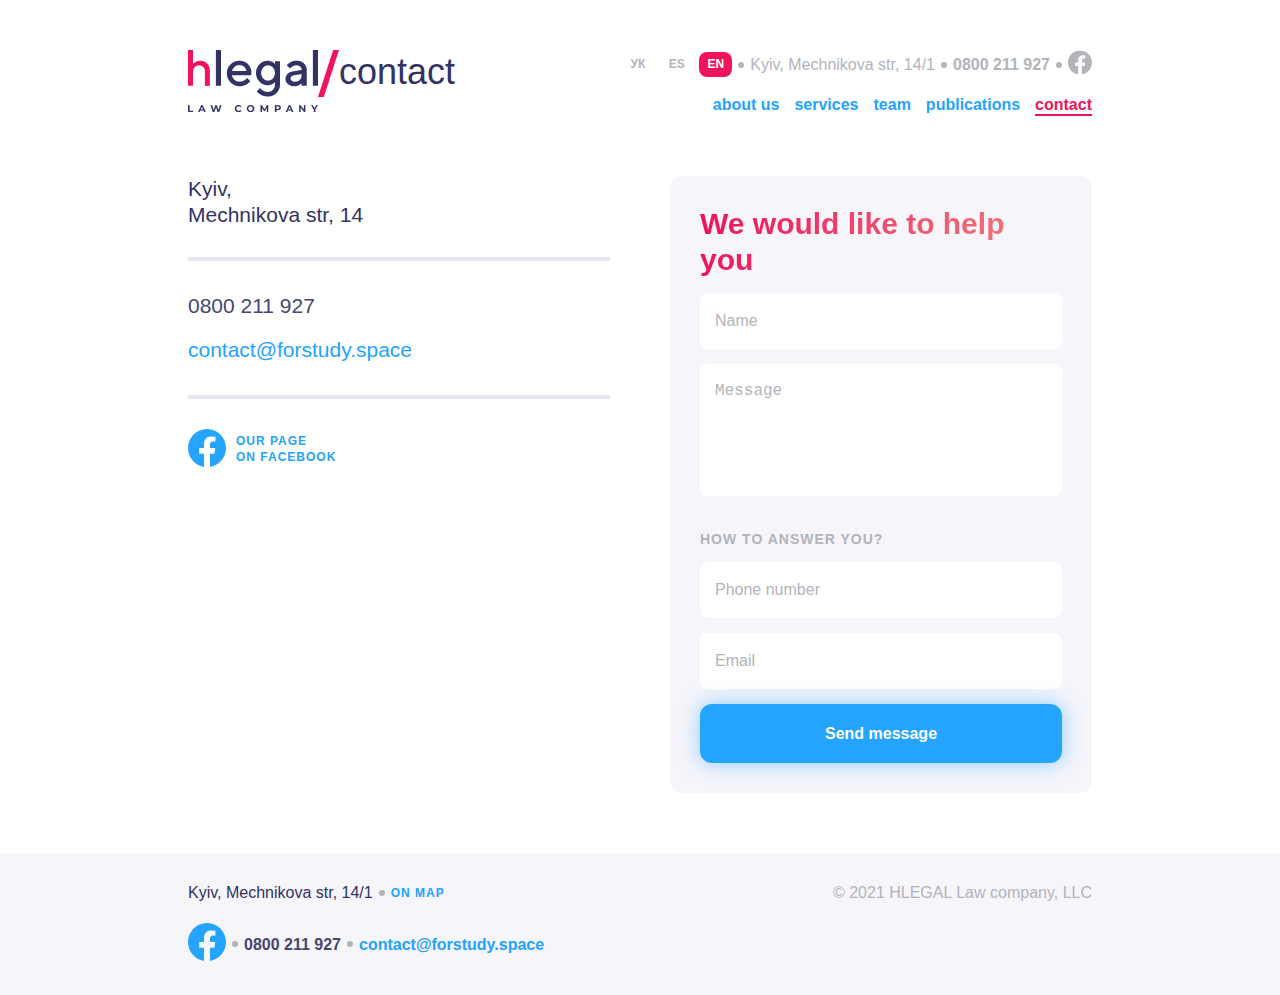
==== index.html @ bd87f05a "form update" ====
<!DOCTYPE html>
<html lang="en">

<head>
    <meta charset="UTF-8">
    <meta http-equiv="X-UA-Compatible" content="IE=edge">
    <meta name="viewport" content="width=device-width, initial-scale=1.0">
    <title>Contact page</title>
    <link rel="stylesheet" href="./fonts/fonts.css">
    <link rel="stylesheet" href="./style.css">
    <link rel="stylesheet" href="./media.css">
</head>

<body>
    <header class="container header">
        <div class="head_left">
            <div class="head_logo">
                <img src="./images/logo.png" alt="logo">
                <img src="./images/slash.png" alt="slash">
                <p class="page_name">contact</p>
            </div>
            <img src="./images/lawcompany.png" alt="lawcompany">
        </div>
        <div class="head_right">
            <div class="contact_stroke">
                <div class="lang">
                    <p>УК</p>
                </div>
                <div class="lang">
                    <p>ES</p>
                </div>
                <div class="lang">
                    <p class="active">EN</p>
                </div>
                <div class="circle"></div>
                <p>Kyiv, Mechnikova str, 14/1</p>
                <div class="circle"></div>
                <a href="tel:0800211927" class="phone">0800 211 927</a>
                <div class="circle"></div>
                <p>
                    <a href="#" class="facebook">
                        <svg width="24" height="25" viewBox="0 0 24 25" fill="none" xmlns="http://www.w3.org/2000/svg">
                            <g clip-path="url(#clip0_80116_2872)">
                                <path
                                    d="M24 12.5733C24 5.90541 18.6274 0.5 12 0.5C5.37258 0.5 0 5.90541 0 12.5733C0 18.5995 4.38823 23.5943 10.125 24.5V16.0633H7.07813V12.5733H10.125V9.91343C10.125 6.88755 11.9165 5.21615 14.6576 5.21615C15.9705 5.21615 17.3438 5.45195 17.3438 5.45195V8.42313H15.8306C14.3399 8.42313 13.875 9.35379 13.875 10.3086V12.5733H17.2031L16.6711 16.0633H13.875V24.5C19.6118 23.5943 24 18.5995 24 12.5733Z"
                                    fill="#B3B3BA" />
                            </g>
                            <defs>
                                <clipPath id="clip0_80116_2872">
                                    <rect width="24" height="24" fill="white" transform="translate(0 0.5)" />
                                </clipPath>
                            </defs>
                        </svg>
                    </a>
                </p>
            </div>
            <div class="head_left_hidden">
                <div class="head_logo">
                    <img src="./images/logo.png" alt="logo">
                    <img src="./images/slash.png" alt="slash">
                    <h1 class="page_name">contact</h1>
                </div>
                <img src="./images/lawcompany.png" alt="lawcompany">
            </div>
            <nav class="nav">
                <ul class="nav_ul">
                    <li>about us</li>
                    <li>services</li>
                    <li>team</li>
                    <li>publications</li>
                    <li class="active_page">contact</li>
                </ul>
            </nav>
        </div>
    </header>
    <main>
        <section class="mobile_header">
            <div class="gray head_hidden">
                <div class="flex_head container">
                    <div class="contact_stroke">
                        <div class="lang">
                            <p>УК</p>
                        </div>
                        <div class="lang">
                            <p>ES</p>
                        </div>
                        <div class="lang">
                            <p class="active">EN</p>
                        </div>
                    </div>
                    <a href="tel:0800211927" class="phone">0800 211 927</a>
                </div>
            </div>
            <div class="second_mob_head container">
                <div class="head_left_hidden">
                    <div class="head_logo">
                        <img src="./images/logo.png" alt="logo">
                        <img src="./images/slash.png" alt="slash" class="slash">
                        <p class="page_name">contact</p>
                    </div>
                    <img src="./images/lawcompany.png" alt="lawcompany" class="lawcompany">
                </div>
                <div class="burger_container">
                    <input class="check" type="checkbox">
                    <p class="burger">
                        <span></span>
                        <span></span>
                        <span></span>
                        <span></span>
                    </p>
                    <nav class="nav_burger">
                        <ul>
                            <li><a href="#" class="nav_link_burger">about us</a></li>
                            <li><a href="#" class="nav_link_burger">services</a></li>
                            <li><a href="#" class="nav_link_burger">team</a></li>
                            <li><a href="#" class="nav_link_burger">publications</a></li>
                            <li><a href="#" class="nav_link_burger current">contacts</a></li>
                        </ul>
                    </nav>
                </div>
            </div>
        </section>
        <section class="container small main_grid">
            <div class="main_left">
                <p class="contact_adress">Kyiv, <br> Mechnikova str, 14</p>
                <div class="gray_line"></div>
                <p class="contact_tel">
                    <a href="tel:0800211927">0800 211 927</a>
                </p>
                <p class="contact_email">
                    <a href="mailto:contact@forstudy.space">contact@forstudy.space</a>
                </p>
                <div class="gray_line"></div>
                <div class="contact_facebook_link">
                    <a href="#" class="footer_face">
                        <svg width="38" height="38" viewBox="0 0 38 38" fill="none" xmlns="http://www.w3.org/2000/svg">
                            <path
                                d="M38 19.1161C38 8.55857 29.4934 0 19 0C8.50658 0 0 8.55857 0 19.1161C0 28.6575 6.94803 36.5659 16.0312 38V24.6419H11.207V19.1161H16.0312V14.9046C16.0312 10.1136 18.8678 7.46723 23.2078 7.46723C25.2866 7.46723 27.4609 7.84059 27.4609 7.84059V12.545H25.0651C22.7048 12.545 21.9688 14.0185 21.9688 15.5302V19.1161H27.2383L26.3959 24.6419H21.9688V38C31.052 36.5659 38 28.6575 38 19.1161Z"
                                fill="#24A3FF" />
                        </svg>
                    </a>
                    <a href="https://www.facebook.com/" class="faceb_link">our page <br> on facebook</a>
                </div>
            </div>
            <div class="main_right">
                <h2 class="form_title">We would like to help you</h2>
                <form action="./index.html" method="post">
                    <fieldset class="fieldset">
                        <p>
                            <label>
                                <input type="text" name="firstname" placeholder="Name" class="input" required>
                            </label>
                        </p>
                        <p>
                            <label>
                                <textarea name="message" id="message" cols="30" rows="4" class="input message"
                                    placeholder="Message"></textarea>
                            </label>
                        </p>
                        <p class="form_second_title">How to answer you?</p>
                        <p>
                            <label>
                                <input type="tel" name="phone" placeholder="Phone number" class="input"
                                    pattern="+[0-9]+" required>
                            </label>
                        </p>
                        <p>
                            <label>
                                <input type="email" name="email" placeholder="Email" class="input" required>
                            </label>
                        </p>
                        <button type="submit" class="input form_button">Send message</button>
                    </fieldset>
                </form>
            </div>
        </section>
    </main>
    <footer class="gray">
        <div class="container footer_flex">
            <div class="footer_left">
                <div class="footer_stroke">
                    <p>Kyiv, Mechnikova str, 14/1</p>
                    <div class="circle"></div>
                    <p class="onmap">on map</p>
                </div>
                <div class="facebook_stroke">
                    <a href="#" class="footer_face">
                        <svg width="38" height="38" viewBox="0 0 38 38" fill="none" xmlns="http://www.w3.org/2000/svg">
                            <path
                                d="M38 19.1161C38 8.55857 29.4934 0 19 0C8.50658 0 0 8.55857 0 19.1161C0 28.6575 6.94803 36.5659 16.0312 38V24.6419H11.207V19.1161H16.0312V14.9046C16.0312 10.1136 18.8678 7.46723 23.2078 7.46723C25.2866 7.46723 27.4609 7.84059 27.4609 7.84059V12.545H25.0651C22.7048 12.545 21.9688 14.0185 21.9688 15.5302V19.1161H27.2383L26.3959 24.6419H21.9688V38C31.052 36.5659 38 28.6575 38 19.1161Z"
                                fill="#24A3FF" />
                        </svg>
                    </a>
                    <div class="circle"></div>
                    <a href="tel:0800211927" class="phone_footer">0800 211 927</a>
                    <div class="circle"></div>
                    <a href="mailto:contact@forstudy.space" class="phone_footer mail">contact@forstudy.space</a>
                </div>
            </div>
            <div class="footer_right">
                <p>© 2021 HLEGAL Law company, LLC</p>
            </div>
        </div>

    </footer>
</body>

</html>
---- fonts/fonts.css ----
@import url(./font.css);
---- style.css ----
* {
  margin: 0;
  padding: 0;
  box-sizing: border-box;
}

html {
  background-color: #ffffff;
  font-family: "Montserrat", sans-serif;
  font-weight: 400;
  font-size: 16px;
  line-height: 1.2;
  color: #b3b3ba;
}

.container {
  width: 100%;
  max-width: calc(1320px + 2rem);
  padding-left: 1rem;
  padding-right: 1rem;
  margin-right: auto;
  margin-left: auto;
}

li {
  list-style-type: none;
}

form {
  border: none;
}

input {
  border: none;
}

fieldset {
  border: none;
}

textarea {
  border: none;
}

/*--------------------------------------Header--------------------------------------*/

.header {
  padding-top: 50px;
  display: flex;
  justify-content: space-between;
}

.head_logo {
  display: flex;
}

.page_name {
  font-size: 36px;
  color: #323264;
}

.head_left {
  width: 100%;
  max-width: 254px;
}

.head_left_hidden {
  display: none;
}

.mobile_header {
  display: none;
}

.circle {
  background-color: #b3b3ba;
  width: 6px;
  height: 6px;
  border-radius: 100%;
}

.contact_stroke {
  display: flex;
  align-items: center;
  gap: 6px;
}

.facebook:hover svg path {
  fill: #f0145a;
  cursor: pointer;
}

.lang {
  font-weight: 700;
  font-size: 12px;
  width: 33px;
  height: 25px;
  line-height: 25px;
  text-align: center;
}

.active {
  background: #f0145a;
  border-radius: 8px;
  color: white;
}

.lang:hover {
  background: #f5f5fa;
  border-radius: 8px;
  cursor: pointer;
}

.phone {
  font-weight: 700;
  color: #b3b3ba;
  text-decoration: none;
}

.nav_ul {
  display: flex;
  justify-content: end;
  gap: 15px;
  font-weight: 700;
  color: #24a3ff;
  margin-top: 16px;
}

.active_page {
  color: #f0145a;
  border-bottom: 2px solid #f0145a;
}

.nav_ul li:hover {
  border-bottom: 2px solid #24a3ff;
  cursor: pointer;
}

/*------------------------------------------Contact main part-------------------------------*/

.small {
  max-width: calc(1080px + 2rem);
}

.main_grid {
  display: grid;
  grid-template-columns: repeat(2, 1fr);
  gap: 60px;
  margin-top: 60px;
  margin-bottom: 60px;
}

.contact_adress {
  font-size: 21px;
  color: #323264;
}

.gray_line {
  height: 4px;
  background: #e6e6f0;
  margin-top: 30px;
  margin-bottom: 30px;
}

.contact_tel a {
  font-size: 21px;
  line-height: 1.4;
  color: #46466e;
  text-decoration: none;
}

.contact_tel a:hover {
  cursor: pointer;
}

.contact_email {
  margin-top: 15px;
}

.contact_email a {
  font-size: 21px;
  line-height: 1.4;
  text-decoration: none;
  color: #24a3ff;
}

.contact_email:hover {
  cursor: pointer;
}

.faceb_link {
  font-weight: 700;
  font-size: 12px;
  line-height: 1.3;
  letter-spacing: 1px;
  text-transform: uppercase;
  text-decoration: none;
  color: #24a3ff;
}

.contact_facebook_link {
  display: flex;
  align-items: center;
  gap: 10px;
}

.contact_facebook_link:hover .faceb_link {
  color: #f0145a;
}

.contact_facebook_link:hover svg path {
  fill: #f0145a;
}

.main_right {
  padding: 30px;
  background: #f5f5fa;
  border-radius: 12px;
}

.form_title {
  font-weight: 700;
  font-size: 30px;
  background: linear-gradient(90.13deg, #f0145a 0.84%, #ef8080 99.96%);
  -webkit-background-clip: text;
  -webkit-text-fill-color: transparent;
  background-clip: text;
}

.fieldset {
  border: none;
}

.input {
  width: 100%;
  border-radius: 8px;
  font-size: 16px;
  line-height: 1.6;
  color: #b3b3ba;
  padding: 15px;
  margin-top: 15px;
  outline: none;
}

.input:hover {
  cursor: pointer;
}

.input:focus {
  color: #000000;
  border: 1px solid #24a3ff;
}

.input:focus:invalid {
  color: #ff0000;
  border: 1px solid #ff0000;
}

.message:focus {
  color: #000000;
  border: 1px solid #24a3ff;
}

::placeholder {
  color: #b3b3ba;
}

.message {
  resize: none;
}

.form_second_title {
  font-weight: 700;
  font-size: 14px;
  line-height: 1.2;
  letter-spacing: 1px;
  text-transform: uppercase;
  color: #b3b3ba;
  margin-top: 30px;
}

.form_button {
  font-weight: 700;
  color: #ffffff;
  background: #24a3ff;
  box-shadow: 0px 0px 20px rgba(36, 163, 255, 0.5);
  border-radius: 12px;
  border-color: transparent;
  cursor: pointer;
}

.form_button:hover {
  background: #0085ff;
}

.form_button:active {
  background: #006ccf;
  color: #ffffff;
}

/*---------------------------------------------------footer---------------------------------------*/

.footer_flex {
  display: flex;
  justify-content: space-between;
  padding-top: 30px;
  padding-bottom: 30px;
}

.gray {
  background: #f5f5fa;
}

.footer_stroke {
  display: flex;
  align-items: center;
  gap: 6px;
  color: #323264;
}

.onmap {
  font-weight: 700;
  font-size: 12px;
  letter-spacing: 1px;
  text-transform: uppercase;
  color: #24a3ff;
}

.facebook_stroke {
  display: flex;
  align-items: center;
  gap: 6px;
  margin-top: 21px;
}

.footer_face:hover svg path {
  fill: #f0145a;
  cursor: pointer;
}

.phone_footer {
  color: #46466e;
  text-decoration: none;
  font-weight: 700;
}

.mail {
  color: #24a3ff;
}

/*--------------------------------burger-------------------------------------*/

.burger_container {
  width: 100%;
  max-width: 490px;
  margin-left: auto;
  margin-right: auto;
  position: relative;
}

.check {
  width: 25px;
  height: 25px;
  position: absolute;
  right: 0;
  bottom: 0;
  z-index: 3;
  opacity: 0;
}

.burger {
  width: 25px;
  height: 25px;
  position: absolute;
  right: 0;
  bottom: 0;
  z-index: 2;
}

.burger span {
  display: inline-block;
  width: 20px;
  height: 3px;
  background-color: #323264;
  position: absolute;
  left: 5px;
  transition: all 0.3s linear;
  opacity: 1;
}

.burger span:first-child {
  top: 2px;
}
.burger span:nth-child(2) {
  top: 10px;
}
.burger span:nth-child(3) {
  top: 10px;
}
.burger span:last-child {
  top: 18px;
}

.nav_burger {
  display: block;
  background-color: rgba(80, 80, 80, 0.85);
  color: white;
  font-size: 2rem;
  position: fixed;
  inset: 0;
  z-index: -1;
  opacity: 0;
  transition: all 0.3s linear;
}

.nav_burger ul {
  background: #ffffff;
  border-radius: 12px 12px 0px 0px;
  display: flex;
  flex-direction: column;
  gap: 1rem;
  padding: 1rem;
  margin: 10px;
  transition: all 0.3s linear;
  /* width: 100%; */
  height: 100%;
  transform: translateY(100%);
}

.check:checked ~ .nav_burger {
  /* display: flex; */
  z-index: 1;
  background-color: #323264;
  opacity: 1;
}

.check:checked ~ .nav_burger ul {
  transform: translateY(0);
}

.check:checked ~ .burger span {
  background-color: #ec6f5d;
}

.check:checked ~ .burger span:first-child {
  top: -10px;
  opacity: 0;
}

.check:checked ~ .burger span:nth-child(2) {
  transform: rotate(45deg);
}
.check:checked ~ .burger span:nth-child(3) {
  transform: rotate(-45deg);
}
.check:checked ~ .burger span:last-child {
  top: 60px;
  opacity: 0;
}

.nav_link_burger {
  font-weight: 700;
  font-size: 24px;
  color: #24a3ff;
  text-decoration: none;
}

.nav_burger li {
  background: #f5f5fa;
  border-radius: 12px;
  text-align: center;
}

.nav_burger ul {
  margin-top: 45px;
  padding-top: 50px;
}

.current {
  color: #f0145a;
}

.nav_burger li:hover {
  background: #e6e6f0;
}
---- media.css ----
@media (max-width: 1360px) {
  .container {
    max-width: calc(904px + 2rem);
    padding-left: 1rem;
    padding-right: 1rem;
  }
}

@media (max-width: 998px) {
  .container {
    max-width: calc(730px + 2rem);
    padding-left: 1rem;
    padding-right: 1rem;
  }

  .header {
    display: block;
  }

  .head_left {
    display: none;
  }

  .head_left_hidden {
    display: block;
    margin-top: 30px;
    margin-bottom: 30px;
  }

  .nav_ul {
    justify-content: flex-start;
  }

  .main_grid {
    grid-template-columns: repeat(1, 1fr);
  }

  .footer_flex {
    flex-direction: column;
    align-items: center;
    gap: 30px;
  }
}

@media (max-width: 560px) {
  .container {
    max-width: calc(500px + 2rem);
    padding-left: 1rem;
    padding-right: 1rem;
  }

  .header {
    display: none;
  }

  .second_mob_head {
    display: flex;
    align-items: center;
    height: 72px;
  }

  .head_logo {
    width: 70px;
    height: 28px;
  }

  .slash {
    width: 12px;
    height: 26px;
    margin: 0 4px;
  }

  .page_name {
    font-size: 20px;
  }

  .lawcompany {
    width: 75px;
    height: 5px;
  }

  .flex_head {
    display: flex;
    justify-content: space-between;
    padding-top: 10px;
    padding-bottom: 10px;
  }

  .mobile_header {
    display: block;
  }

  .footer_stroke {
    display: block;
    text-align: center;
  }

  .facebook_stroke {
    display: block;
    text-align: center;
  }

  .circle {
    visibility: hidden;
  }
}

@media (max-width: 450px) {
  .container {
    max-width: calc(320px + 2rem);
    padding-left: 1rem;
    padding-right: 1rem;
  }
}
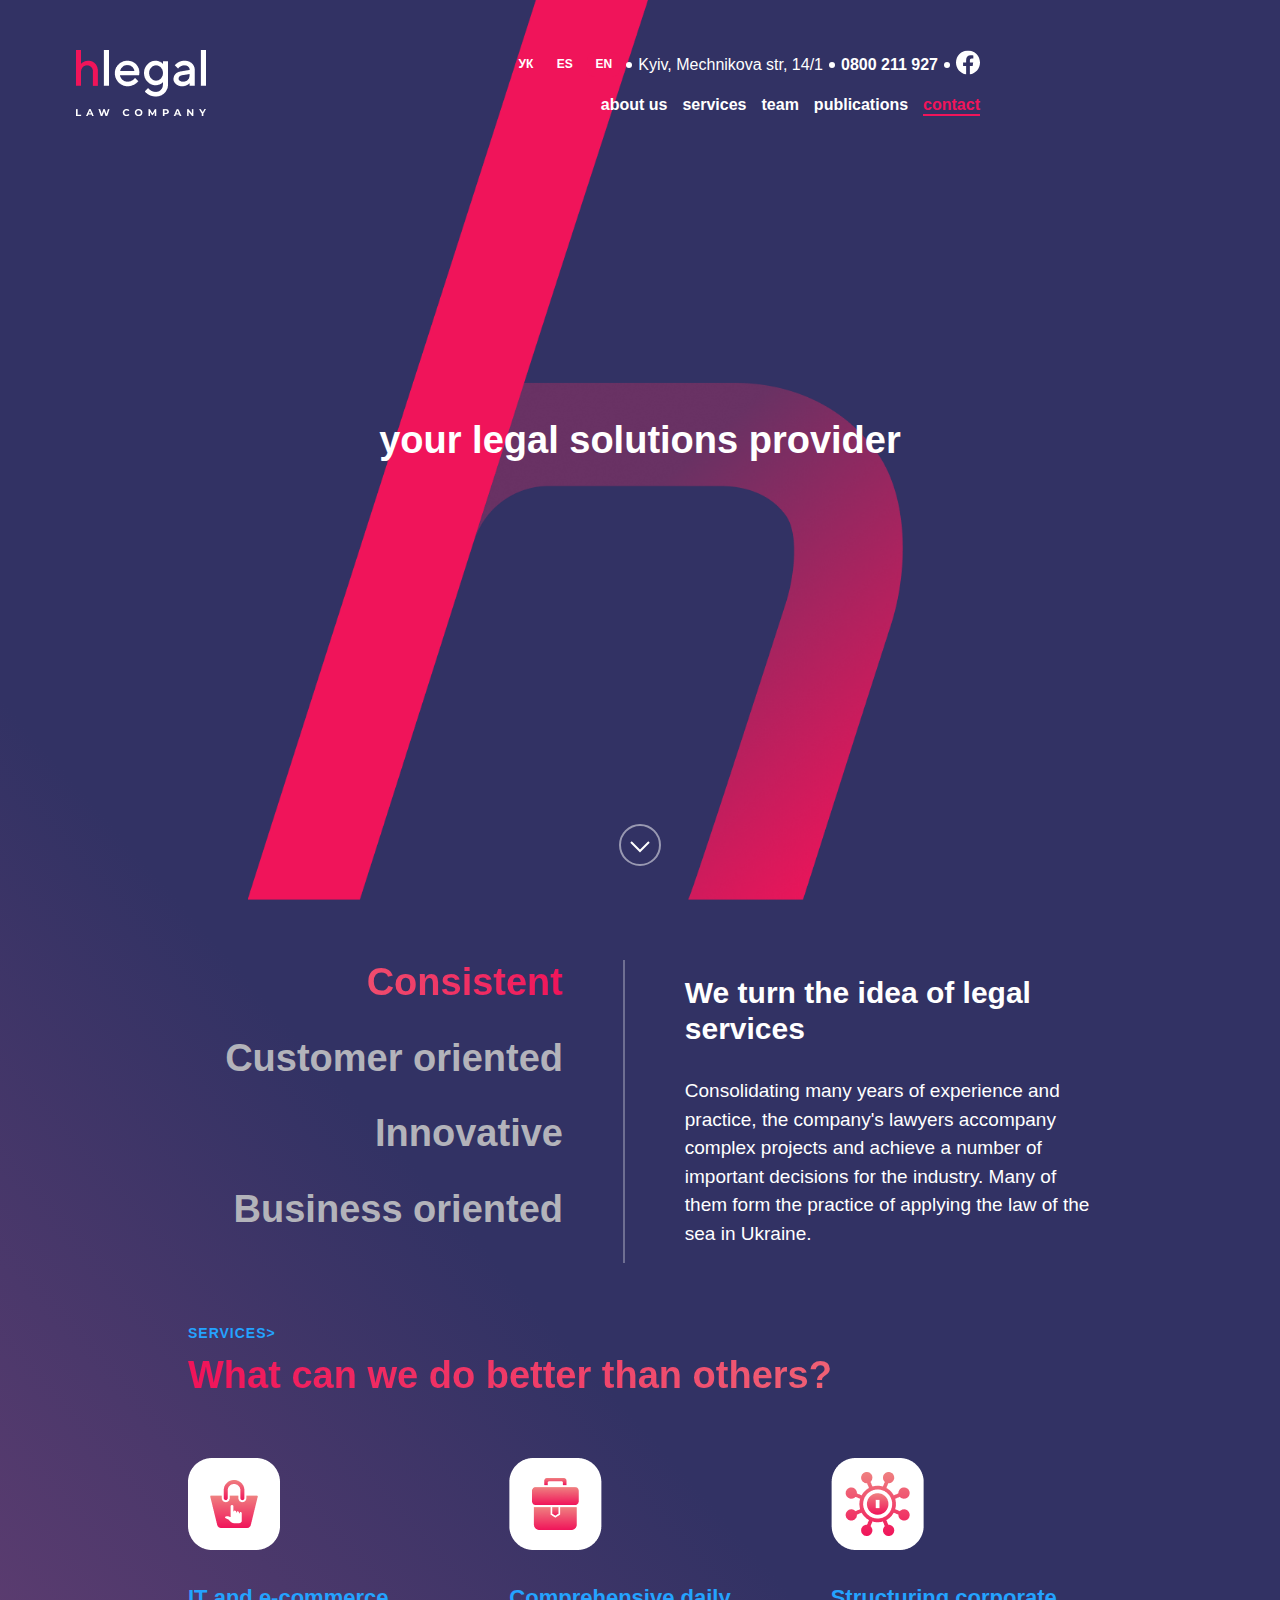
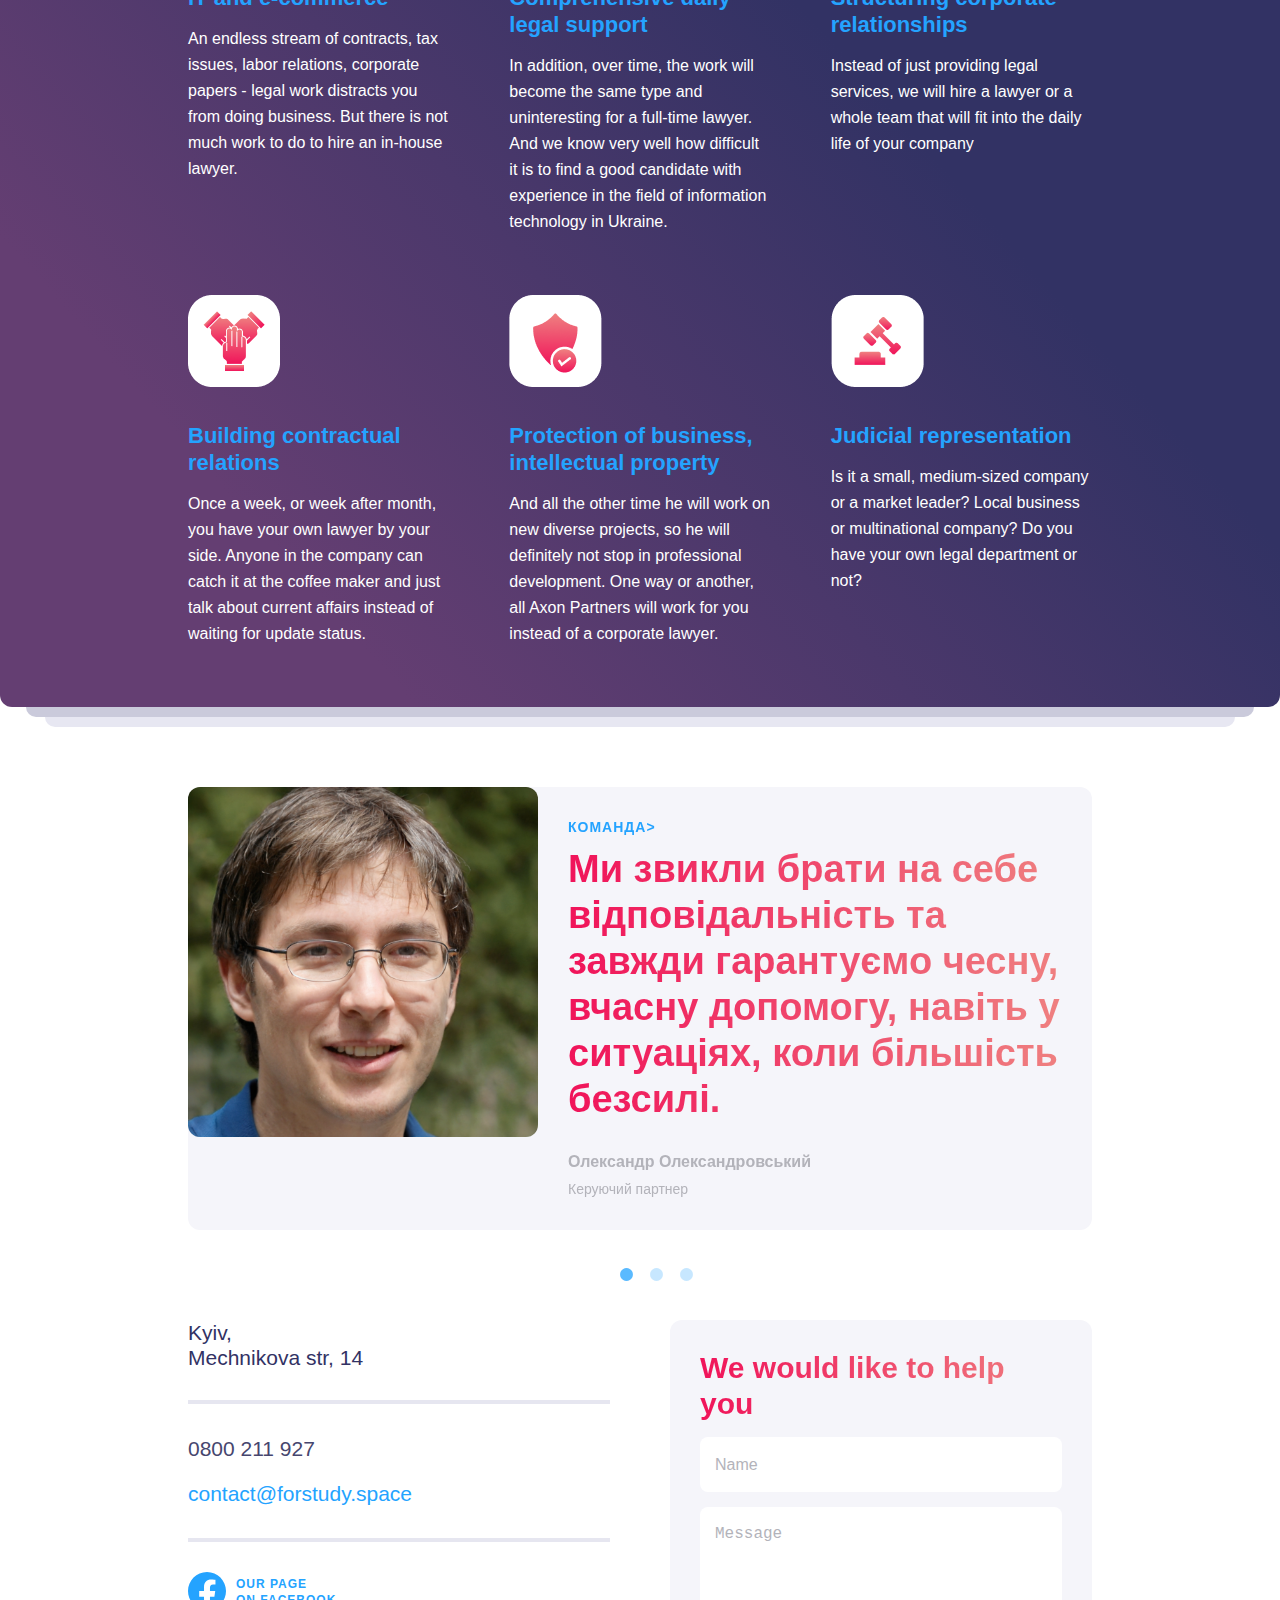
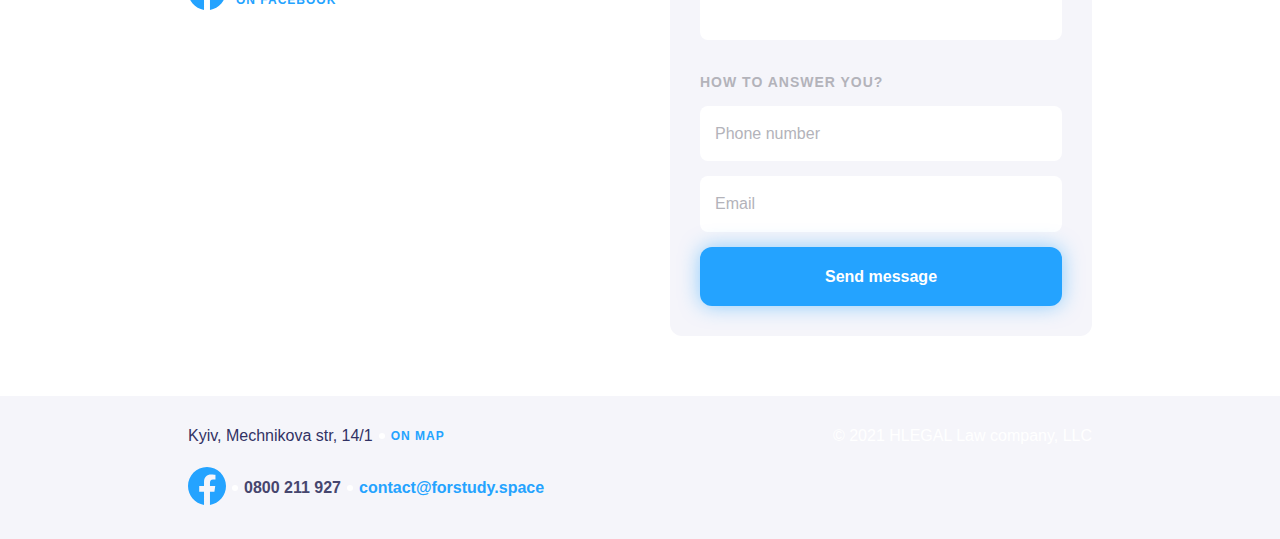
==== commit 22c704c6: "starting" ====
--- a/index.html
+++ b/index.html
@@ -5,77 +5,92 @@
     <meta charset="UTF-8">
     <meta http-equiv="X-UA-Compatible" content="IE=edge">
     <meta name="viewport" content="width=device-width, initial-scale=1.0">
-    <title>Contact page</title>
+    <title>Homepage</title>
+    <link rel="stylesheet" href="./assets/slick-1.8.1/slick/slick.css">
+    <link rel="stylesheet" href="./assets/slick-1.8.1/slick/slick-theme.css">
     <link rel="stylesheet" href="./fonts/fonts.css">
     <link rel="stylesheet" href="./style.css">
     <link rel="stylesheet" href="./media.css">
+    <script>
+        function scrollToElem(elem) {
+            event.preventDefault()
+            const target = document.querySelector(elem.hash)
+            window.scrollTo({
+                top: target.offsetTop,
+                behavior: "smooth"
+            })
+        }
+    </script>
 </head>
 
 <body>
-    <header class="container header">
-        <div class="head_left">
-            <div class="head_logo">
-                <img src="./images/logo.png" alt="logo">
-                <img src="./images/slash.png" alt="slash">
-                <p class="page_name">contact</p>
-            </div>
-            <img src="./images/lawcompany.png" alt="lawcompany">
-        </div>
-        <div class="head_right">
-            <div class="contact_stroke">
-                <div class="lang">
-                    <p>УК</p>
-                </div>
-                <div class="lang">
-                    <p>ES</p>
-                </div>
-                <div class="lang">
-                    <p class="active">EN</p>
-                </div>
-                <div class="circle"></div>
-                <p>Kyiv, Mechnikova str, 14/1</p>
-                <div class="circle"></div>
-                <a href="tel:0800211927" class="phone">0800 211 927</a>
-                <div class="circle"></div>
-                <p>
-                    <a href="#" class="facebook">
-                        <svg width="24" height="25" viewBox="0 0 24 25" fill="none" xmlns="http://www.w3.org/2000/svg">
-                            <g clip-path="url(#clip0_80116_2872)">
-                                <path
-                                    d="M24 12.5733C24 5.90541 18.6274 0.5 12 0.5C5.37258 0.5 0 5.90541 0 12.5733C0 18.5995 4.38823 23.5943 10.125 24.5V16.0633H7.07813V12.5733H10.125V9.91343C10.125 6.88755 11.9165 5.21615 14.6576 5.21615C15.9705 5.21615 17.3438 5.45195 17.3438 5.45195V8.42313H15.8306C14.3399 8.42313 13.875 9.35379 13.875 10.3086V12.5733H17.2031L16.6711 16.0633H13.875V24.5C19.6118 23.5943 24 18.5995 24 12.5733Z"
-                                    fill="#B3B3BA" />
-                            </g>
-                            <defs>
-                                <clipPath id="clip0_80116_2872">
-                                    <rect width="24" height="24" fill="white" transform="translate(0 0.5)" />
-                                </clipPath>
-                            </defs>
-                        </svg>
-                    </a>
-                </p>
-            </div>
-            <div class="head_left_hidden">
+    <div class="gradient_wrapper">
+
+
+        <header class="container header">
+            <div class="head_left">
                 <div class="head_logo">
-                    <img src="./images/logo.png" alt="logo">
-                    <img src="./images/slash.png" alt="slash">
-                    <h1 class="page_name">contact</h1>
-                </div>
-                <img src="./images/lawcompany.png" alt="lawcompany">
-            </div>
-            <nav class="nav">
-                <ul class="nav_ul">
-                    <li>about us</li>
-                    <li>services</li>
-                    <li>team</li>
-                    <li>publications</li>
-                    <li class="active_page">contact</li>
-                </ul>
-            </nav>
-        </div>
-    </header>
-    <main>
+                    <img src="./images/logo_white.png" alt="logo">
+                    <!-- <img src="./images/slash.png" alt="slash">
+                <p class="page_name">contact</p> -->
+                </div>
+                <img src="./images/LAWCOMPANY_white.png" alt="lawcompany">
+            </div>
+            <div class="head_right">
+                <div class="contact_stroke">
+                    <div class="lang">
+                        <p>УК</p>
+                    </div>
+                    <div class="lang">
+                        <p>ES</p>
+                    </div>
+                    <div class="lang">
+                        <p class="active_lang">EN</p>
+                    </div>
+                    <div class="circle"></div>
+                    <p>Kyiv, Mechnikova str, 14/1</p>
+                    <div class="circle"></div>
+                    <a href="tel:0800211927" class="phone">0800 211 927</a>
+                    <div class="circle"></div>
+                    <p>
+                        <a href="#" class="facebook">
+                            <svg width="24" height="25" viewBox="0 0 24 25" fill="none"
+                                xmlns="http://www.w3.org/2000/svg">
+                                <g clip-path="url(#clip0_80116_2872)">
+                                    <path
+                                        d="M24 12.5733C24 5.90541 18.6274 0.5 12 0.5C5.37258 0.5 0 5.90541 0 12.5733C0 18.5995 4.38823 23.5943 10.125 24.5V16.0633H7.07813V12.5733H10.125V9.91343C10.125 6.88755 11.9165 5.21615 14.6576 5.21615C15.9705 5.21615 17.3438 5.45195 17.3438 5.45195V8.42313H15.8306C14.3399 8.42313 13.875 9.35379 13.875 10.3086V12.5733H17.2031L16.6711 16.0633H13.875V24.5C19.6118 23.5943 24 18.5995 24 12.5733Z"
+                                        fill="#B3B3BA" />
+                                </g>
+                                <defs>
+                                    <clipPath id="clip0_80116_2872">
+                                        <rect width="24" height="24" fill="white" transform="translate(0 0.5)" />
+                                    </clipPath>
+                                </defs>
+                            </svg>
+                        </a>
+                    </p>
+                </div>
+                <div class="head_left_hidden">
+                    <div class="head_logo">
+                        <img src="./images/logo_white.png" alt="logo">
+                        <!-- <img src="./images/slash.png" alt="slash"> -->
+                        <!-- <h1 class="page_name">contact</h1> -->
+                    </div>
+                    <img src="./images/LAWCOMPANY_white.png" alt="lawcompany">
+                </div>
+                <nav class="nav">
+                    <ul class="nav_ul">
+                        <li>about us</li>
+                        <li>services</li>
+                        <li>team</li>
+                        <li>publications</li>
+                        <li class="active_page">contact</li>
+                    </ul>
+                </nav>
+            </div>
+        </header>
         <section class="mobile_header">
-            <div class="gray head_hidden">
+            <div class="halftransparent head_hidden">
                 <div class="flex_head container">
                     <div class="contact_stroke">
                         <div class="lang">
@@ -85,7 +100,7 @@
                             <p>ES</p>
                         </div>
                         <div class="lang">
-                            <p class="active">EN</p>
+                            <p class="active_lang">EN</p>
                         </div>
                     </div>
                     <a href="tel:0800211927" class="phone">0800 211 927</a>
@@ -94,11 +109,11 @@
             <div class="second_mob_head container">
                 <div class="head_left_hidden">
                     <div class="head_logo">
-                        <img src="./images/logo.png" alt="logo">
-                        <img src="./images/slash.png" alt="slash" class="slash">
-                        <p class="page_name">contact</p>
-                    </div>
-                    <img src="./images/lawcompany.png" alt="lawcompany" class="lawcompany">
+                        <img src="./images/logo_white.png" alt="logo">
+                        <!-- <img src="./images/slash.png" alt="slash" class="slash">
+                    <p class="page_name">contact</p> -->
+                    </div>
+                    <img src="./images/LAWCOMPANY_white.png" alt="lawcompany" class="lawcompany">
                 </div>
                 <div class="burger_container">
                     <input class="check" type="checkbox">
@@ -120,6 +135,171 @@
                 </div>
             </div>
         </section>
+        <div class="first_section">
+            <h1 class="homepage_h1">your legal solutions provider</h1>
+            <a href="#tabs" onclick="scrollToElem(this)" class="downscroll">
+                <svg width="42" height="42" viewBox="0 0 42 42" fill="none" xmlns="http://www.w3.org/2000/svg">
+                    <g clip-path="url(#clip0_22728_11340)">
+                        <circle opacity="0.5" cx="21" cy="21" r="20" stroke="white" stroke-width="2" />
+                        <path d="M12 18L21 27L30 18" stroke="white" stroke-width="2" />
+                    </g>
+                    <defs>
+                        <clipPath id="clip0_22728_11340">
+                            <rect width="42" height="42" fill="white" />
+                        </clipPath>
+                    </defs>
+                </svg>
+            </a>
+        </div>
+        <div id="tabs" class="section_tabs">
+            <div class="container">
+                <div class="tabs_flex align-items-start">
+                    <div class="nav flex-column nav-pills me-3" id="v-pills-tab" role="tablist"
+                        aria-orientation="vertical">
+                        <button class="nav-link active" id="v-pills-home-tab" data-bs-toggle="pill"
+                            data-bs-target="#v-pills-home" type="button" role="tab" aria-controls="v-pills-home"
+                            aria-selected="true">Consistent</button>
+                        <button class="nav-link" id="v-pills-profile-tab" data-bs-toggle="pill"
+                            data-bs-target="#v-pills-profile" type="button" role="tab" aria-controls="v-pills-profile"
+                            aria-selected="false">Customer oriented</button>
+                        <button class="nav-link" id="v-pills-messages-tab" data-bs-toggle="pill"
+                            data-bs-target="#v-pills-messages" type="button" role="tab" aria-controls="v-pills-messages"
+                            aria-selected="false">Innovative</button>
+                        <button class="nav-link" id="v-pills-settings-tab" data-bs-toggle="pill"
+                            data-bs-target="#v-pills-settings" type="button" role="tab" aria-controls="v-pills-settings"
+                            aria-selected="false">Business oriented</button>
+                    </div>
+                    <div class="tabs_line"></div>
+                    <div class="tab-content" id="v-pills-tabContent">
+                        <div class="tab-pane fade show active" id="v-pills-home" role="tabpanel"
+                            aria-labelledby="v-pills-home-tab">
+                            <h2 class="h2_tabs">We turn the idea of legal services</h2>
+                            <p class="tabs_p">Consolidating many years of experience and practice, the company's lawyers
+                                accompany complex projects and achieve a number of important decisions for the industry.
+                                Many of them form the practice of applying the law of the sea in Ukraine.</p>
+                        </div>
+                        <div class="tab-pane fade" id="v-pills-profile" role="tabpanel"
+                            aria-labelledby="v-pills-profile-tab">
+                            <h2 class="h2_tabs">We are customer oriented</h2>
+                            <p class="tabs_p">Consolidating many years of experience and practice, the company's lawyers
+                                accompany complex projects and achieve a number of important decisions for the industry.
+                                Many of them form the practice of applying the law of the sea in Ukraine.</p>
+                        </div>
+                        <div class="tab-pane fade" id="v-pills-messages" role="tabpanel"
+                            aria-labelledby="v-pills-messages-tab">
+                            <h2 class="h2_tabs">We are innovative</h2>
+                            <p class="tabs_p">Consolidating many years of experience and practice, the company's lawyers
+                                accompany complex projects and achieve a number of important decisions for the industry.
+                                Many of them form the practice of applying the law of the sea in Ukraine.</p>
+                        </div>
+                        <div class="tab-pane fade" id="v-pills-settings" role="tabpanel"
+                            aria-labelledby="v-pills-settings-tab">
+                            <h2 class="h2_tabs">We are business oriented</h2>
+                            <p class="tabs_p">Consolidating many years of experience and practice, the company's lawyers
+                                accompany complex projects and achieve a number of important decisions for the industry.
+                                Many of them form the practice of applying the law of the sea in Ukraine.</p>
+                        </div>
+                    </div>
+                </div>
+            </div>
+        </div>
+        <div class="section_cards container">
+            <a href="" class="services_link">services&#62;</a>
+            <h2 class="cards_common_title">What can we do better than others?</h2>
+            <div class="cards_flex">
+                <div class="product_card">
+                    <img src="./images/card_icon_1.png" alt="icon1" class="product_card_image">
+                    <h3 class="product_card_title">IT and e-commerce</h3>
+                    <p class="product_card_text">An endless stream of contracts, tax issues, labor relations, corporate
+                        papers - legal work distracts you from doing business. But there is not much work to do to hire
+                        an in-house lawyer.</p>
+                </div>
+                <div class="product_card">
+                    <img src="./images/card_icon_2.png" alt="icon2" class="product_card_image">
+                    <h3 class="product_card_title">Comprehensive daily legal support</h3>
+                    <p class="product_card_text">In addition, over time, the work will become the same type and
+                        uninteresting for a full-time lawyer. And we know very well how difficult it is to find a good
+                        candidate with experience in the field of information technology in Ukraine.</p>
+                </div>
+                <div class="product_card">
+                    <img src="./images/card_icon_3.png" alt="icon3" class="product_card_image">
+                    <h3 class="product_card_title">Structuring corporate relationships</h3>
+                    <p class="product_card_text">Instead of just providing legal services, we will hire a lawyer or a
+                        whole team that will fit into the daily life of your company</p>
+                </div>
+                <div class="product_card">
+                    <img src="./images/card_icon_4.png" alt="icon4" class="product_card_image">
+                    <h3 class="product_card_title">Building contractual relations</h3>
+                    <p class="product_card_text">Once a week, or week after month, you have your own lawyer by your
+                        side. Anyone in the company can catch it at the coffee maker and just talk about current affairs
+                        instead of waiting for update status.</p>
+                </div>
+                <div class="product_card">
+                    <img src="./images/card_icon_5.png" alt="icon5" class="product_card_image">
+                    <h3 class="product_card_title">Protection of business, intellectual property</h3>
+                    <p class="product_card_text">And all the other time he will work on new diverse projects, so he will
+                        definitely not stop in professional development. One way or another, all Axon Partners will work
+                        for you instead of a corporate lawyer.</p>
+                </div>
+                <div class="product_card">
+                    <img src="./images/card_icon_6.png" alt="icon6" class="product_card_image">
+                    <h3 class="product_card_title">Judicial representation</h3>
+                    <p class="product_card_text">Is it a small, medium-sized company or a market leader? Local business
+                        or multinational company? Do you have your own legal department or not?</p>
+                </div>
+            </div>
+        </div>
+    </div>
+    <div class="gray_underlevel1"></div>
+    <div class="gray_underlevel2"></div>
+
+
+    <main>
+
+        <section>
+            <div id="slider" class="slick_slider container">
+                <div class="slider_flex">
+                    <img src="./images/Team-1.png" alt="team1" class="slider_image">
+                    <div class="slider_right">
+                        <a href="" class="services_link">команда&#62;</a>
+                        <h2 class="cards_common_title">Ми звикли брати на себе відповідальність та завжди гарантуємо
+                            чесну, вчасну допомогу, навіть у ситуаціях, коли більшість безсилі.</h2>
+                        <p class="team_name">Олександр Олександровський</p>
+                        <p class="team_position">Керуючий партнер</p>
+                    </div>
+                </div>
+                <div class="slider_flex">
+                    <img src="./images/Team-5.png" alt="team5" class="slider_image">
+                    <div class="slider_right">
+                        <a href="" class="services_link">команда&#62;</a>
+                        <h2 class="cards_common_title">Ми звикли брати на себе відповідальність та завжди гарантуємо
+                            чесну, вчасну допомогу, навіть у ситуаціях, коли більшість безсилі.</h2>
+                        <p class="team_name">Оксана Кобзар</p>
+                        <p class="team_position">Юрист, партнер-співласник</p>
+                    </div>
+                </div>
+                <div class="slider_flex">
+                    <img src="./images/Team-2.png" alt="team2" class="slider_image">
+                    <div class="slider_right">
+                        <a href="" class="services_link">команда&#62;</a>
+                        <h2 class="cards_common_title">Ми звикли брати на себе відповідальність та завжди гарантуємо
+                            чесну, вчасну допомогу, навіть у ситуаціях, коли більшість безсилі.</h2>
+                        <p class="team_name">Євген Патриков</p>
+                        <p class="team_position">Фінансовий директор</p>
+                    </div>
+                </div>
+            </div>
+        </section>
+
+
+
+
+
+
+
+
+
+
         <section class="container small main_grid">
             <div class="main_left">
                 <p class="contact_adress">Kyiv, <br> Mechnikova str, 14</p>
@@ -144,7 +324,7 @@
             </div>
             <div class="main_right">
                 <h2 class="form_title">We would like to help you</h2>
-                <form action="./index.html" method="post">
+                <form action="https://fom.in.ua/echo" method="post">
                     <fieldset class="fieldset">
                         <p>
                             <label>
@@ -160,13 +340,13 @@
                         <p class="form_second_title">How to answer you?</p>
                         <p>
                             <label>
-                                <input type="tel" name="phone" placeholder="Phone number" class="input"
-                                    pattern="+[0-9]+" required>
+                                <input type="tel" name="phone" placeholder="Phone number" class="input" pattern="[0-9]+"
+                                    required>
                             </label>
                         </p>
                         <p>
                             <label>
-                                <input type="email" name="email" placeholder="Email" class="input" required>
+                                <input type="email" name="email" placeholder="Email" class="input">
                             </label>
                         </p>
                         <button type="submit" class="input form_button">Send message</button>
@@ -203,6 +383,12 @@
         </div>
 
     </footer>
+    <script src="https://cdn.jsdelivr.net/npm/bootstrap@5.0.2/dist/js/bootstrap.bundle.min.js"
+        integrity="sha384-MrcW6ZMFYlzcLA8Nl+NtUVF0sA7MsXsP1UyJoMp4YLEuNSfAP+JcXn/tWtIaxVXM"
+        crossorigin="anonymous"></script>
+    <script src="./js/jquery-3.6.3.min.js"></script>
+    <script src="./assets/slick-1.8.1/slick/slick.min.js"></script>
+    <script src="./js/script.js"></script>
 </body>
 
 </html>--- a/style.css
+++ b/style.css
@@ -10,7 +10,7 @@
   font-weight: 400;
   font-size: 16px;
   line-height: 1.2;
-  color: #b3b3ba;
+  color: white;
 }
 
 .container {
@@ -48,16 +48,20 @@
   padding-top: 50px;
   display: flex;
   justify-content: space-between;
-}
-
-.head_logo {
-  display: flex;
-}
-
-.page_name {
+  position: absolute;
+  top: 0;
+  left: 60px;
+  color: #ffffff;
+}
+
+/* .head_logo {
+  display: flex;
+} */
+
+/* .page_name {
   font-size: 36px;
-  color: #323264;
-}
+  color: #FFFFFF;
+} */
 
 .head_left {
   width: 100%;
@@ -69,11 +73,18 @@
 }
 
 .mobile_header {
+  position: absolute;
+  top: 0;
+  color: #ffffff;
   display: none;
 }
 
+.halftransparent {
+  background: rgba(245, 245, 250, 0.2);
+}
+
 .circle {
-  background-color: #b3b3ba;
+  background-color: white;
   width: 6px;
   height: 6px;
   border-radius: 100%;
@@ -83,6 +94,10 @@
   display: flex;
   align-items: center;
   gap: 6px;
+}
+
+.facebook svg path {
+  fill: white;
 }
 
 .facebook:hover svg path {
@@ -99,7 +114,7 @@
   text-align: center;
 }
 
-.active {
+.active_lang {
   background: #f0145a;
   border-radius: 8px;
   color: white;
@@ -113,7 +128,7 @@
 
 .phone {
   font-weight: 700;
-  color: #b3b3ba;
+  color: white;
   text-decoration: none;
 }
 
@@ -122,7 +137,7 @@
   justify-content: end;
   gap: 15px;
   font-weight: 700;
-  color: #24a3ff;
+  color: white;
   margin-top: 16px;
 }
 
@@ -134,6 +149,245 @@
 .nav_ul li:hover {
   border-bottom: 2px solid #24a3ff;
   cursor: pointer;
+}
+
+/*---------------------------------------------First screen----------------------------------------------*/
+
+.gradient_wrapper {
+  background: linear-gradient(
+    228.57deg,
+    #323264 11.93%,
+    #323264 57.17%,
+    #643e72 87.46%
+  );
+  border-radius: 0px 0px 12px 12px;
+  padding-bottom: 60px;
+  position: relative;
+}
+
+.first_section {
+  min-height: 100vh;
+  background: url(./images/Symbol.png) no-repeat center/contain;
+  display: flex;
+  flex-direction: column;
+  justify-content: flex-end;
+  align-items: center;
+  gap: 40vh;
+}
+
+.homepage_h1 {
+  font-weight: 700;
+  font-size: 38px;
+  /* text-align: center; */
+}
+
+.downscroll {
+  margin-bottom: 30px;
+}
+
+.downscroll:hover svg path,
+.downscroll:hover svg circle {
+  stroke: #f0145a;
+}
+
+/*------------------------------------------Tabs-----------------------------------------------*/
+
+.tab-pane {
+  display: none;
+}
+
+.tab-pane.active {
+  display: block;
+}
+
+.tabs_flex {
+  display: flex;
+  gap: 60px;
+  margin-top: 60px;
+  margin-bottom: 60px;
+}
+
+.tabs_line {
+  width: 4px;
+  height: 303px;
+  background: rgba(255, 255, 255, 0.3);
+}
+
+.flex-column {
+  display: flex;
+  flex-direction: column;
+  gap: 30px;
+}
+
+.nav-link {
+  font-weight: 700;
+  font-size: 38px;
+  line-height: 1.2;
+  text-align: right;
+  color: #b3b3ba;
+  background: transparent;
+  border: none;
+  min-width: 375px;
+}
+
+.align-items-start {
+  align-self: flex-end;
+}
+
+.h2_tabs {
+  font-weight: 700;
+  font-size: 30px;
+  margin-bottom: 30px;
+}
+
+.tabs_p {
+  font-size: 19px;
+  line-height: 1.5;
+}
+
+.tab-content {
+  width: 100%;
+  max-width: 860px;
+  margin-top: auto;
+  margin-bottom: auto;
+}
+
+.nav-link:hover {
+  color: #f0145a;
+}
+
+.nav-link.active {
+  background: linear-gradient(90.13deg, #ef8080 0.84%, #f0145a 99.96%);
+  -webkit-background-clip: text;
+  -webkit-text-fill-color: transparent;
+  background-clip: text;
+}
+
+/*-------------------------------------------Product cards section-----------------------------------*/
+
+.services_link{
+  font-weight: 700;
+font-size: 14px;
+letter-spacing: 1px;
+text-transform: uppercase;
+text-decoration: none;
+color: #24A3FF;
+}
+
+.services_link:hover {
+  color: #F0145A;
+}
+
+.cards_common_title {
+  font-weight: 700;
+font-size: 38px;
+line-height: 46px;
+background: linear-gradient(90.13deg, #F0145A 0.84%, #EF8080 99.96%);
+-webkit-background-clip: text;
+-webkit-text-fill-color: transparent;
+background-clip: text;
+margin-top: 10px;
+}
+
+.product_card_title {
+  font-weight: 700;
+font-size: 22px;
+line-height: 27px;
+color: #24A3FF;
+margin-bottom: 15px;
+align-self: stretch;
+}
+
+.product_card_text {
+  font-weight: 400;
+font-size: 16px;
+line-height: 26px;
+color: #FFFFFF;
+}
+
+.cards_flex {
+  display: grid;
+  grid-template-columns: repeat(3, 1fr);
+  gap: 60px;
+  margin-top: 60px;
+}
+
+.product_card_image {
+  margin-bottom: 30px;
+}
+
+.gray_underlevel1 {
+  width: 100%;
+  max-width: 96vw;
+  height: 10px;
+  background: #CACADB;
+border-radius: 0px 0px 12px 12px;
+margin-right: auto;
+margin-left: auto;
+}
+
+.gray_underlevel2 {
+  width: 100%;
+  max-width: 93vw;
+  height: 10px;
+  background: #E7E7F2;
+border-radius: 0px 0px 12px 12px;
+margin-right: auto;
+margin-left: auto;
+}
+
+
+/*------------------------------------------Slider--------------------------------------*/
+
+.slider_flex{
+  display: flex !important;
+  justify-content: center;
+  margin-top: 60px;
+  margin-bottom: 30px;
+  background: #F5F5FA;
+  border-radius: 12px;
+  height: fit-content;
+}
+
+.slider_image{
+  width: 100%;
+  /* max-width: 400px; */
+  height: 350px;
+  object-fit: cover;
+  border-radius: 12px;
+}
+
+.slider_right{
+  padding: 30px;
+}
+
+.team_name {
+  font-weight: 700;
+font-size: 16px;
+line-height: 20px;
+color: #B3B3BA;
+margin-top: 30px;
+margin-bottom: 6px;
+}
+
+.team_position{
+  font-size: 14px;
+line-height: 22px;
+color: #B3B3BA;
+}
+
+.slick-dots li button:before {
+  font-size: 15px;
+  line-height: 20px;
+  width: 20px;
+  height: 20px;
+  opacity: .25;
+  color: #24A3FF;
+}
+  
+.slick-dots li.slick-active button:before {
+  opacity: .75;
+  color:  #24A3FF;
 }
 
 /*------------------------------------------Contact main part-------------------------------*/
--- a/media.css
+++ b/media.css
@@ -15,6 +15,9 @@
 
   .header {
     display: block;
+    position: absolute;
+  top: 0;
+  color: #FFFFFF;
   }
 
   .head_left {
@@ -40,7 +43,13 @@
     align-items: center;
     gap: 30px;
   }
+
+   .first_section{
+    background-size: cover;
+  }
+
 }
+
 
 @media (max-width: 560px) {
   .container {
@@ -88,6 +97,9 @@
 
   .mobile_header {
     display: block;
+    /* position: absolute;
+  top: 0;
+  color: #FFFFFF; */
   }
 
   .footer_stroke {
@@ -103,12 +115,17 @@
   .circle {
     visibility: hidden;
   }
+
+  .first_section{
+    min-height: initial;
+    aspect-ratio: 375/600;
+  }
 }
 
-@media (max-width: 450px) {
+/* @media (max-width: 450px) {
   .container {
     max-width: calc(320px + 2rem);
     padding-left: 1rem;
     padding-right: 1rem;
   }
-}
+} */
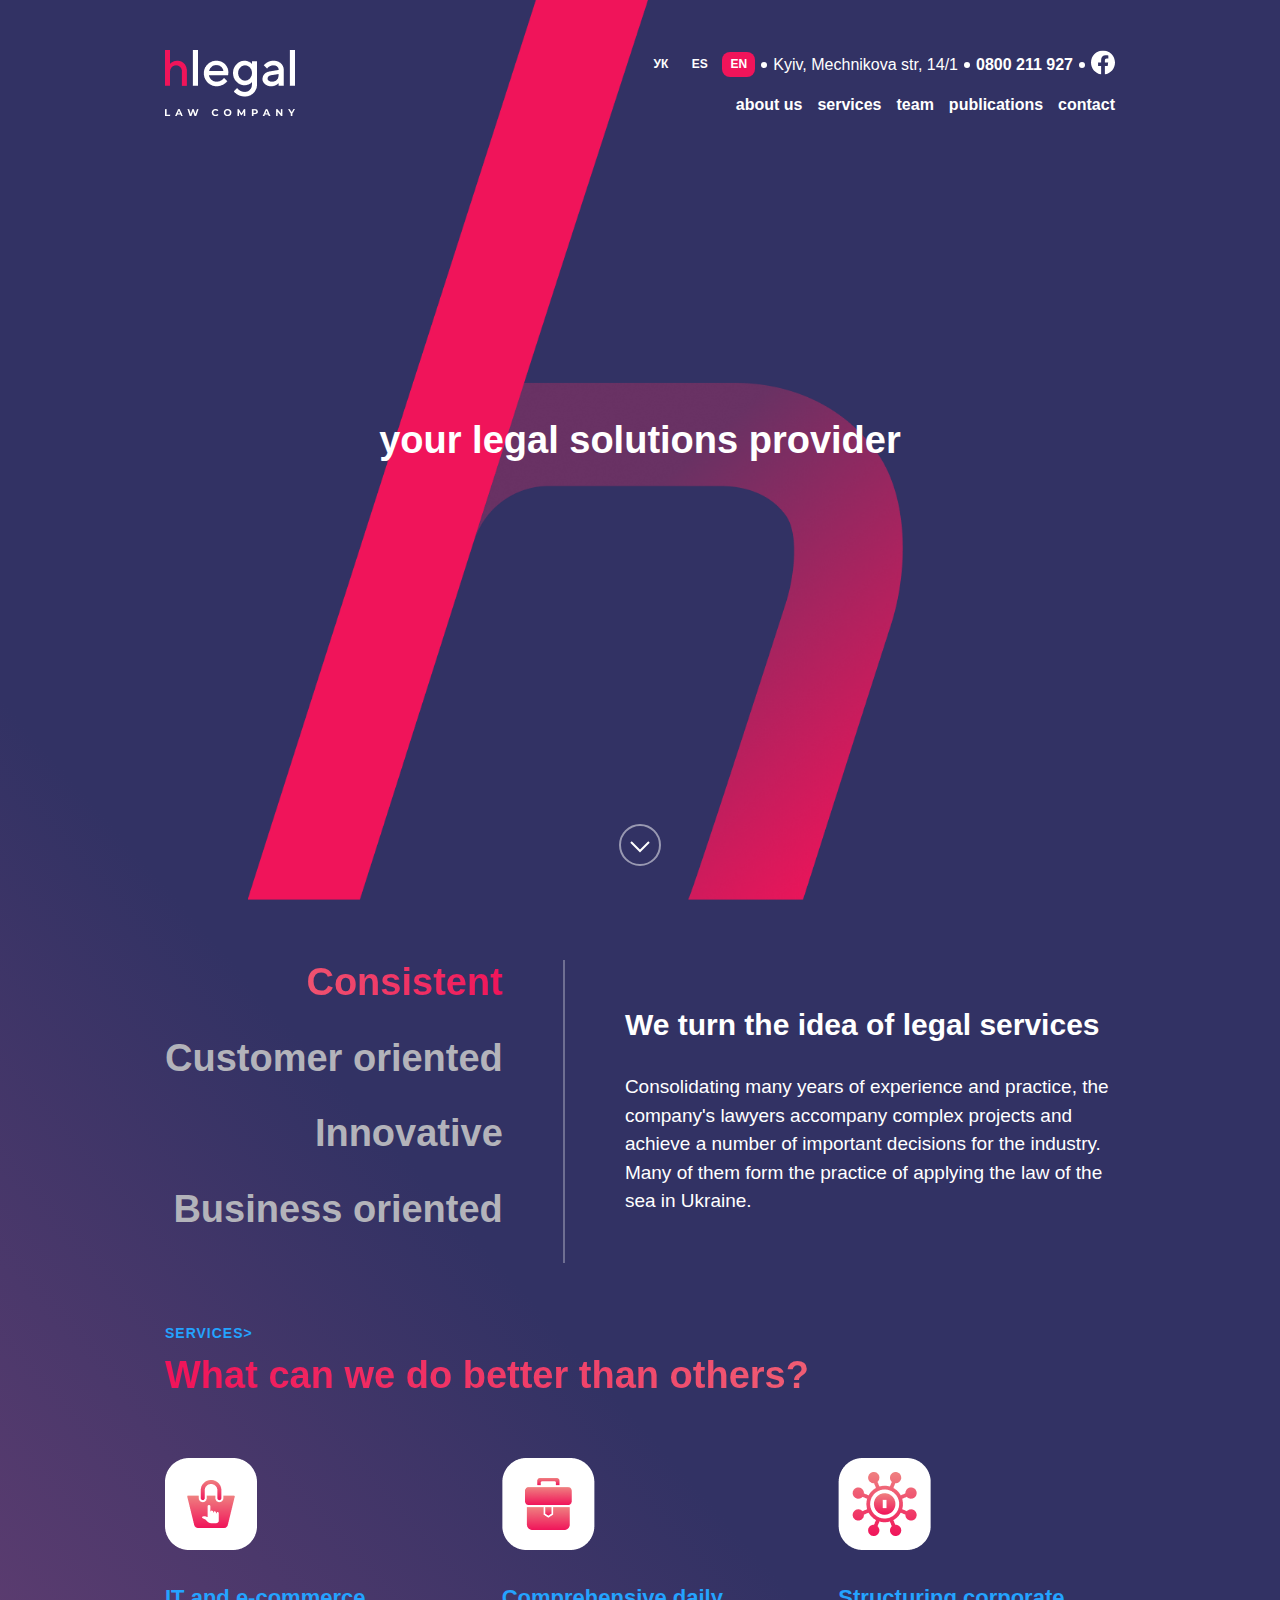
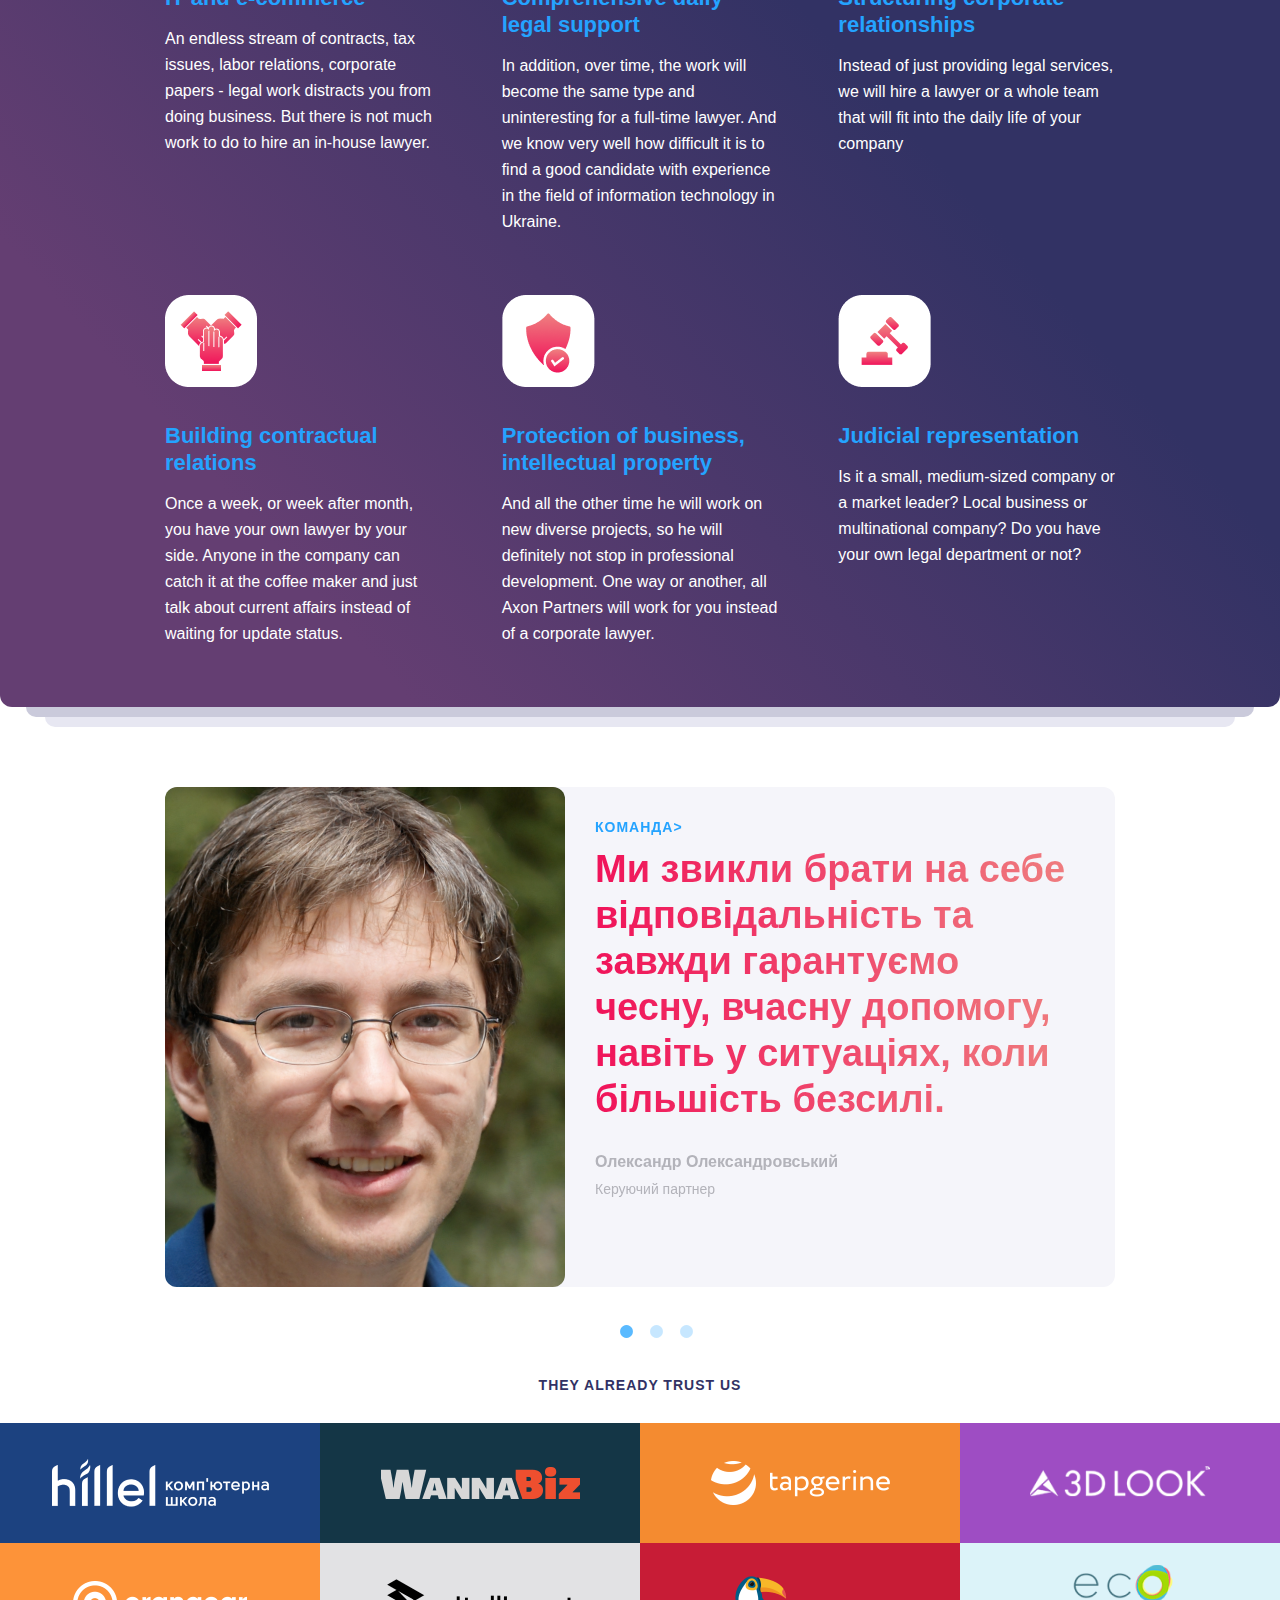
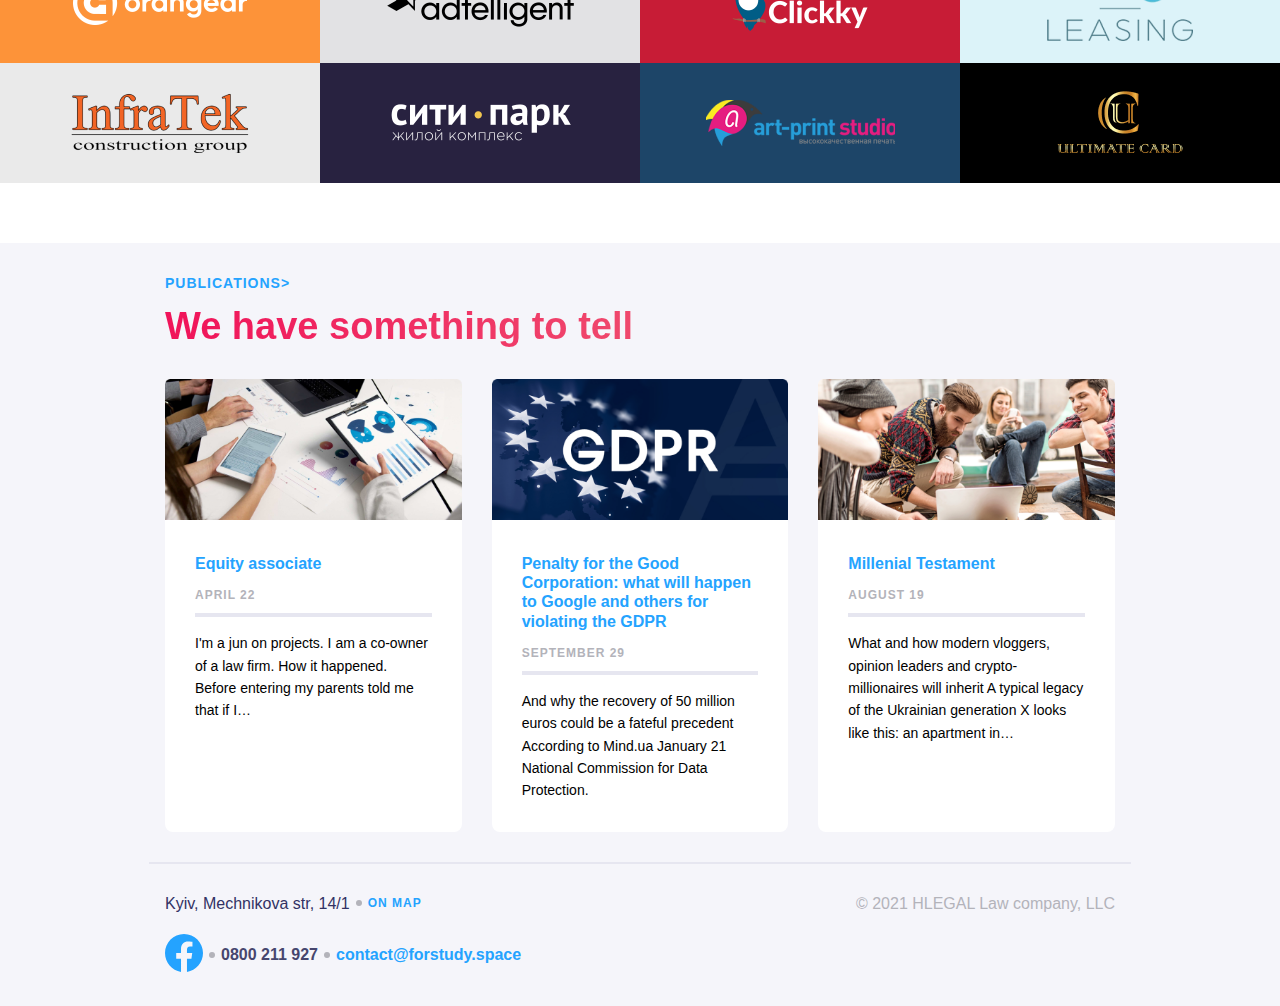
==== commit aff8703a: "homepage update" ====
--- a/index.html
+++ b/index.html
@@ -26,7 +26,7 @@
 <body>
     <div class="gradient_wrapper">
 
-
+        <div class="header_fix">      
         <header class="container header">
             <div class="head_left">
                 <div class="head_logo">
@@ -84,11 +84,12 @@
                         <li>services</li>
                         <li>team</li>
                         <li>publications</li>
-                        <li class="active_page">contact</li>
+                        <li>contact</li>
                     </ul>
                 </nav>
             </div>
         </header>
+    </div>  
         <section class="mobile_header">
             <div class="halftransparent head_hidden">
                 <div class="flex_head container">
@@ -129,7 +130,7 @@
                             <li><a href="#" class="nav_link_burger">services</a></li>
                             <li><a href="#" class="nav_link_burger">team</a></li>
                             <li><a href="#" class="nav_link_burger">publications</a></li>
-                            <li><a href="#" class="nav_link_burger current">contacts</a></li>
+                            <li><a href="#" class="nav_link_burger">contact</a></li>
                         </ul>
                     </nav>
                 </div>
@@ -290,68 +291,87 @@
                 </div>
             </div>
         </section>
-
-
-
-
-
-
-
-
-
-
-        <section class="container small main_grid">
-            <div class="main_left">
-                <p class="contact_adress">Kyiv, <br> Mechnikova str, 14</p>
-                <div class="gray_line"></div>
-                <p class="contact_tel">
-                    <a href="tel:0800211927">0800 211 927</a>
-                </p>
-                <p class="contact_email">
-                    <a href="mailto:contact@forstudy.space">contact@forstudy.space</a>
-                </p>
-                <div class="gray_line"></div>
-                <div class="contact_facebook_link">
-                    <a href="#" class="footer_face">
-                        <svg width="38" height="38" viewBox="0 0 38 38" fill="none" xmlns="http://www.w3.org/2000/svg">
-                            <path
-                                d="M38 19.1161C38 8.55857 29.4934 0 19 0C8.50658 0 0 8.55857 0 19.1161C0 28.6575 6.94803 36.5659 16.0312 38V24.6419H11.207V19.1161H16.0312V14.9046C16.0312 10.1136 18.8678 7.46723 23.2078 7.46723C25.2866 7.46723 27.4609 7.84059 27.4609 7.84059V12.545H25.0651C22.7048 12.545 21.9688 14.0185 21.9688 15.5302V19.1161H27.2383L26.3959 24.6419H21.9688V38C31.052 36.5659 38 28.6575 38 19.1161Z"
-                                fill="#24A3FF" />
-                        </svg>
-                    </a>
-                    <a href="https://www.facebook.com/" class="faceb_link">our page <br> on facebook</a>
-                </div>
-            </div>
-            <div class="main_right">
-                <h2 class="form_title">We would like to help you</h2>
-                <form action="https://fom.in.ua/echo" method="post">
-                    <fieldset class="fieldset">
-                        <p>
-                            <label>
-                                <input type="text" name="firstname" placeholder="Name" class="input" required>
-                            </label>
-                        </p>
-                        <p>
-                            <label>
-                                <textarea name="message" id="message" cols="30" rows="4" class="input message"
-                                    placeholder="Message"></textarea>
-                            </label>
-                        </p>
-                        <p class="form_second_title">How to answer you?</p>
-                        <p>
-                            <label>
-                                <input type="tel" name="phone" placeholder="Phone number" class="input" pattern="[0-9]+"
-                                    required>
-                            </label>
-                        </p>
-                        <p>
-                            <label>
-                                <input type="email" name="email" placeholder="Email" class="input">
-                            </label>
-                        </p>
-                        <button type="submit" class="input form_button">Send message</button>
-                    </fieldset>
-                </form>
+        <section class="brands_section">
+            <p class="brand_title">they already trust us</p>
+            <div class="brand_cards">
+                <div class="brand_card card_1">
+                    <img src="./images/brand1.png" alt="brand1" class="brand_image">
+                </div>
+                <div class="brand_card card_2">
+                    <img src="./images/brand2.png" alt="brand2" class="brand_image">
+                </div>
+                <div class="brand_card card_3">
+                    <img src="./images/brand3.png" alt="brand3" class="brand_image">
+                </div>
+                <div class="brand_card card_4">
+                    <img src="./images/brand4.png" alt="brand4" class="brand_image">
+                </div>
+                <div class="brand_card card_5">
+                    <img src="./images/brand5.png" alt="brand5" class="brand_image">
+                </div>
+                <div class="brand_card card_6">
+                    <img src="./images/brand6.png" alt="brand6" class="brand_image">
+                </div>
+                <div class="brand_card card_7">
+                    <img src="./images/brand7.png" alt="brand7" class="brand_image">
+                </div>
+                <div class="brand_card card_8">
+                    <img src="./images/brand8.png" alt="brand8" class="brand_image">
+                </div>
+                <div class="brand_card card_9">
+                    <img src="./images/brand9.png" alt="brand9" class="brand_image">
+                </div>
+                <div class="brand_card card_10">
+                    <img src="./images/brand10.png" alt="brand10" class="brand_image">
+                </div>
+                <div class="brand_card card_11">
+                    <img src="./images/brand11.png" alt="brand11" class="brand_image">
+                </div>
+                <div class="brand_card card_12">
+                    <img src="./images/brand12.png" alt="brand12" class="brand_image">
+                </div>
+            </div>
+        </section>
+        <section class="gray_background">
+            <div class="container gray_bottom_border">
+                <a href="" class="services_link">publications&#62;</a>
+                <h2 class="cards_common_title">We have something to tell</h2>
+                <div class="publications_grid">
+                    <div class="publication_card">
+                        <img src="./images/Cover1.png" alt="cover1" class="publication_image">
+                        <div class="publ_bottom">
+                            <h4 class="publ_title">Equity associate</h4>
+                            <p class="publ_date">april 22</p>
+                            <div class="publ_line"></div>
+                            <p class="publ_text">I'm a jun on projects. I am a co-owner of a law firm. How it happened.
+                                Before entering my parents told me that if I…</p>
+                        </div>
+                    </div>
+                    <div class="publication_card">
+                        <img src="./images/Cover2.png" alt="cover2" class="publication_image">
+                        <div class="publ_bottom">
+                            <h4 class="publ_title">Penalty for the Good Corporation: what will happen to Google and
+                                others
+                                for violating the GDPR</h4>
+                            <p class="publ_date">september 29</p>
+                            <div class="publ_line"></div>
+                            <p class="publ_text">And why the recovery of 50 million euros could be a fateful precedent
+                                According to Mind.ua January 21 National Commission for Data Protection.</p>
+                        </div>
+                    </div>
+                    <div class="publication_card card3">
+                        <img src="./images/Cover3.png" alt="cover3" class="publication_image">
+                        <div class="publ_bottom">
+                            <h4 class="publ_title">Millenial Testament</h4>
+                            <p class="publ_date">august 19</p>
+                            <div class="publ_line"></div>
+                            <p class="publ_text">What and how modern vloggers, opinion leaders and crypto-millionaires
+                                will
+                                inherit A typical legacy of the Ukrainian generation X looks like this: an apartment in…
+                            </p>
+                        </div>
+                    </div>
+                </div>
             </div>
         </section>
     </main>
@@ -360,7 +380,7 @@
             <div class="footer_left">
                 <div class="footer_stroke">
                     <p>Kyiv, Mechnikova str, 14/1</p>
-                    <div class="circle"></div>
+                    <div class="circle footer_gray"></div>
                     <p class="onmap">on map</p>
                 </div>
                 <div class="facebook_stroke">
@@ -371,14 +391,14 @@
                                 fill="#24A3FF" />
                         </svg>
                     </a>
-                    <div class="circle"></div>
+                    <div class="circle footer_gray"></div>
                     <a href="tel:0800211927" class="phone_footer">0800 211 927</a>
-                    <div class="circle"></div>
+                    <div class="circle footer_gray"></div>
                     <a href="mailto:contact@forstudy.space" class="phone_footer mail">contact@forstudy.space</a>
                 </div>
             </div>
             <div class="footer_right">
-                <p>© 2021 HLEGAL Law company, LLC</p>
+                <p class="gray_font">© 2021 HLEGAL Law company, LLC</p>
             </div>
         </div>
 
--- a/style.css
+++ b/style.css
@@ -50,18 +50,13 @@
   justify-content: space-between;
   position: absolute;
   top: 0;
-  left: 60px;
   color: #ffffff;
 }
 
-/* .head_logo {
-  display: flex;
-} */
-
-/* .page_name {
-  font-size: 36px;
-  color: #FFFFFF;
-} */
+.header_fix{
+  display: flex;
+  justify-content: center;
+}
 
 .head_left {
   width: 100%;
@@ -121,7 +116,7 @@
 }
 
 .lang:hover {
-  background: #f5f5fa;
+  background: #a5a5a7;
   border-radius: 8px;
   cursor: pointer;
 }
@@ -147,6 +142,7 @@
 }
 
 .nav_ul li:hover {
+  color: #24a3ff;;
   border-bottom: 2px solid #24a3ff;
   cursor: pointer;
 }
@@ -203,7 +199,8 @@
 .tabs_flex {
   display: flex;
   gap: 60px;
-  margin-top: 60px;
+  margin-top: 30px;
+  padding-top: 30px;
   margin-bottom: 60px;
 }
 
@@ -227,7 +224,7 @@
   color: #b3b3ba;
   background: transparent;
   border: none;
-  min-width: 375px;
+  white-space: nowrap;
 }
 
 .align-items-start {
@@ -351,7 +348,7 @@
 
 .slider_image{
   width: 100%;
-  /* max-width: 400px; */
+  max-width: 400px;
   height: 350px;
   object-fit: cover;
   border-radius: 12px;
@@ -390,167 +387,154 @@
   color:  #24A3FF;
 }
 
-/*------------------------------------------Contact main part-------------------------------*/
-
-.small {
-  max-width: calc(1080px + 2rem);
-}
-
-.main_grid {
+/*----------------------------------------------Brand cards----------------------------------------*/
+
+.brands_section{
+  max-width: 1720px;
+  /* width: 100%; */
+  margin-right: auto;
+  margin-left: auto;
+}
+
+
+.brand_title{
+  font-weight: 700;
+font-size: 14px;
+letter-spacing: 1px;
+text-transform: uppercase;
+color: #323264;
+text-align: center;
+margin-top: 60px;
+margin-bottom: 30px;
+}
+
+.brand_cards{
   display: grid;
-  grid-template-columns: repeat(2, 1fr);
-  gap: 60px;
-  margin-top: 60px;
+  grid-template-columns: repeat(4, 1fr);
   margin-bottom: 60px;
 }
 
-.contact_adress {
-  font-size: 21px;
-  color: #323264;
-}
-
-.gray_line {
-  height: 4px;
-  background: #e6e6f0;
+.brand_card{
+  height: 120px;
+  display: flex;
+  justify-content: center;
+  align-items: center;
+}
+
+.card_1{
+  background: #1C4280;
+}
+
+.card_2{
+  background: #143646;
+}
+
+.card_3{
+  background: linear-gradient(0deg, #F48B30, #F48B30), #F48B30;
+
+}
+
+.card_4{
+  background: #9E4DC3;
+}
+
+.card_5{
+  background: #FD9339;
+}
+
+.card_6{
+  background: #E2E2E4;
+}
+
+.card_7{
+  background: #C71C36;
+}
+
+.card_8{
+  background: #DCF3F9;
+}
+
+.card_9{
+  background: #EAEAEA;
+}
+
+.card_10{
+  background: #282240;
+}
+
+.card_11{
+  background: #1D4568;
+}
+
+.card_12{
+  background: #000000;
+}
+
+/*--------------------------------------------Publications section--------------------------------*/
+
+.gray_background{
+  background: #F5F5FA;
+  padding-top: 30px;
+}
+
+.publications_grid{
+  display: grid;
+  grid-template-columns: repeat(3, 1fr);
+  gap: 30px;
   margin-top: 30px;
   margin-bottom: 30px;
 }
 
-.contact_tel a {
-  font-size: 21px;
-  line-height: 1.4;
-  color: #46466e;
-  text-decoration: none;
-}
-
-.contact_tel a:hover {
-  cursor: pointer;
-}
-
-.contact_email {
-  margin-top: 15px;
-}
-
-.contact_email a {
-  font-size: 21px;
-  line-height: 1.4;
-  text-decoration: none;
-  color: #24a3ff;
-}
-
-.contact_email:hover {
-  cursor: pointer;
-}
-
-.faceb_link {
-  font-weight: 700;
-  font-size: 12px;
-  line-height: 1.3;
-  letter-spacing: 1px;
-  text-transform: uppercase;
-  text-decoration: none;
-  color: #24a3ff;
-}
-
-.contact_facebook_link {
-  display: flex;
-  align-items: center;
-  gap: 10px;
-}
-
-.contact_facebook_link:hover .faceb_link {
-  color: #f0145a;
-}
-
-.contact_facebook_link:hover svg path {
-  fill: #f0145a;
-}
-
-.main_right {
+.publication_card{
+  background-color: white;
+  border-radius: 8px;
+}
+
+.publ_bottom{
   padding: 30px;
-  background: #f5f5fa;
-  border-radius: 12px;
-}
-
-.form_title {
-  font-weight: 700;
-  font-size: 30px;
-  background: linear-gradient(90.13deg, #f0145a 0.84%, #ef8080 99.96%);
-  -webkit-background-clip: text;
-  -webkit-text-fill-color: transparent;
-  background-clip: text;
-}
-
-.fieldset {
-  border: none;
-}
-
-.input {
-  width: 100%;
-  border-radius: 8px;
-  font-size: 16px;
+}
+
+.publication_image{
+  width: 100%;
+  object-fit: cover;
+}
+
+.publ_title{
+  font-weight: 700;
+font-size: 16px;
+color: #24A3FF;
+}
+
+.publ_date{
+  font-weight: 700;
+font-size: 12px;
+line-height: 15px;
+letter-spacing: 1px;
+text-transform: uppercase;
+color: #B3B3BA;
+margin-top: 15px;
+}
+
+.publ_line{
+  width: 100%;
+  height: 4px;
+  background: #E6E6F0;
+  margin-right: auto;
+  margin-left: auto;
+  margin-top: 10px;
+}
+
+.publ_text{
+  font-size: 14px;
   line-height: 1.6;
-  color: #b3b3ba;
-  padding: 15px;
-  margin-top: 15px;
-  outline: none;
-}
-
-.input:hover {
-  cursor: pointer;
-}
-
-.input:focus {
-  color: #000000;
-  border: 1px solid #24a3ff;
-}
-
-.input:focus:invalid {
-  color: #ff0000;
-  border: 1px solid #ff0000;
-}
-
-.message:focus {
-  color: #000000;
-  border: 1px solid #24a3ff;
-}
-
-::placeholder {
-  color: #b3b3ba;
-}
-
-.message {
-  resize: none;
-}
-
-.form_second_title {
-  font-weight: 700;
-  font-size: 14px;
-  line-height: 1.2;
-  letter-spacing: 1px;
-  text-transform: uppercase;
-  color: #b3b3ba;
-  margin-top: 30px;
-}
-
-.form_button {
-  font-weight: 700;
-  color: #ffffff;
-  background: #24a3ff;
-  box-shadow: 0px 0px 20px rgba(36, 163, 255, 0.5);
-  border-radius: 12px;
-  border-color: transparent;
-  cursor: pointer;
-}
-
-.form_button:hover {
-  background: #0085ff;
-}
-
-.form_button:active {
-  background: #006ccf;
-  color: #ffffff;
-}
+color: #000000;
+margin-top: 15px;
+}
+
+.gray_bottom_border{
+  border-bottom: 2px solid #E6E6F0;
+}
+
 
 /*---------------------------------------------------footer---------------------------------------*/
 
@@ -559,6 +543,14 @@
   justify-content: space-between;
   padding-top: 30px;
   padding-bottom: 30px;
+}
+
+.footer_gray{
+  background: #B3B3BA;
+}
+
+.gray_font{
+  color: #B3B3BA;
 }
 
 .gray {
@@ -635,7 +627,7 @@
   display: inline-block;
   width: 20px;
   height: 3px;
-  background-color: #323264;
+  background-color: #FFFFFF;
   position: absolute;
   left: 5px;
   transition: all 0.3s linear;
--- a/media.css
+++ b/media.css
@@ -1,12 +1,26 @@
-@media (max-width: 1360px) {
-  .container {
-    max-width: calc(904px + 2rem);
-    padding-left: 1rem;
-    padding-right: 1rem;
-  }
-}
-
-@media (max-width: 998px) {
+
+/* @media (max-width: 2000px) {
+  .brands_section{
+    max-width: calc(1320px + 2rem);
+    padding-left: 1rem;
+    padding-right: 1rem;
+  }
+} */
+
+@media (max-width: 1430px) {
+  .container {
+    max-width: calc(950px + 2rem);
+    padding-left: 1rem;
+    padding-right: 1rem;
+  }
+
+.slider_image{
+  height: 500px;
+}
+
+}
+
+@media (max-width: 1060px) {
   .container {
     max-width: calc(730px + 2rem);
     padding-left: 1rem;
@@ -16,8 +30,8 @@
   .header {
     display: block;
     position: absolute;
-  top: 0;
-  color: #FFFFFF;
+    top: 0;
+    color: #FFFFFF;
   }
 
   .head_left {
@@ -34,9 +48,38 @@
     justify-content: flex-start;
   }
 
-  .main_grid {
-    grid-template-columns: repeat(1, 1fr);
-  }
+  .cards_flex {
+    grid-template-columns: repeat(2, 1fr);
+  }
+
+  .slider_flex{
+    flex-direction: column;
+  }
+
+  .slider_image{
+    max-width: 730px;
+  }
+
+  .brand_cards{
+    grid-template-columns: repeat(3, 1fr);
+  }
+
+  .publications_grid{
+    display: grid;
+    grid-template-columns: 1fr 1fr;
+  }
+
+  .card3{
+    grid-column-start: 1;
+    grid-column-end: 3;
+  }
+
+  .publication_image{
+    max-width: 730px;
+    width: 100%;
+    object-fit: cover;
+  }
+
 
   .footer_flex {
     flex-direction: column;
@@ -48,10 +91,48 @@
     background-size: cover;
   }
 
-}
-
-
-@media (max-width: 560px) {
+  .nav-pills{
+    flex-direction: row;
+    overflow-x: auto;
+  }
+
+  .nav-pills::-webkit-scrollbar {
+    display: none;
+  }
+
+  .nav-pills {
+    -ms-overflow-style: none;
+    scrollbar-width: none;
+  }
+
+  .tabs_flex{
+    flex-direction: column;
+  }
+
+  .tabs_line {
+    width: 100%;
+    max-width: 800px;
+    height: 4px;
+  }
+
+  .nav-link{
+    text-align: left;
+  }
+
+}
+
+@media (max-width: 850px) {
+
+  .container {
+    max-width: calc(550px + 2rem);
+    padding-left: 1rem;
+    padding-right: 1rem;
+  }
+
+}
+
+
+@media (max-width: 660px) {
   .container {
     max-width: calc(500px + 2rem);
     padding-left: 1rem;
@@ -73,19 +154,11 @@
     height: 28px;
   }
 
-  .slash {
-    width: 12px;
-    height: 26px;
-    margin: 0 4px;
-  }
-
-  .page_name {
-    font-size: 20px;
-  }
 
   .lawcompany {
     width: 75px;
     height: 5px;
+    margin-top: 25px;
   }
 
   .flex_head {
@@ -93,13 +166,19 @@
     justify-content: space-between;
     padding-top: 10px;
     padding-bottom: 10px;
+    width: 100vw;
   }
 
   .mobile_header {
     display: block;
-    /* position: absolute;
-  top: 0;
-  color: #FFFFFF; */
+    position: absolute;
+    top: 0;
+    color: #FFFFFF;
+  }
+
+  .check{
+    background-color: #FFFFFF;
+    color: #FFFFFF;
   }
 
   .footer_stroke {
@@ -120,12 +199,45 @@
     min-height: initial;
     aspect-ratio: 375/600;
   }
-}
-
-/* @media (max-width: 450px) {
-  .container {
-    max-width: calc(320px + 2rem);
-    padding-left: 1rem;
-    padding-right: 1rem;
-  }
-} */
+
+  .cards_flex {
+    grid-template-columns: repeat(1, 1fr);
+  }
+
+  .publications_grid{
+    display: block;
+  }
+
+  .publication_card{
+    margin-bottom: 30px;
+  }
+
+  .brand_cards{
+    grid-template-columns: repeat(1, 1fr);
+    height: 720px;
+    overflow-y: auto;
+  }
+
+  .brand_cards::-webkit-scrollbar {
+    display: none;
+  }
+
+  .brand_cards {
+    -ms-overflow-style: none;
+    scrollbar-width: none;
+  }
+
+  .homepage_h1{
+    max-width: 300px;
+    text-align: center;
+  }
+
+}
+
+@media (max-width: 550px) {
+  
+  .homepage_h1{
+    position: relative;
+    top: 150px;
+  }
+}
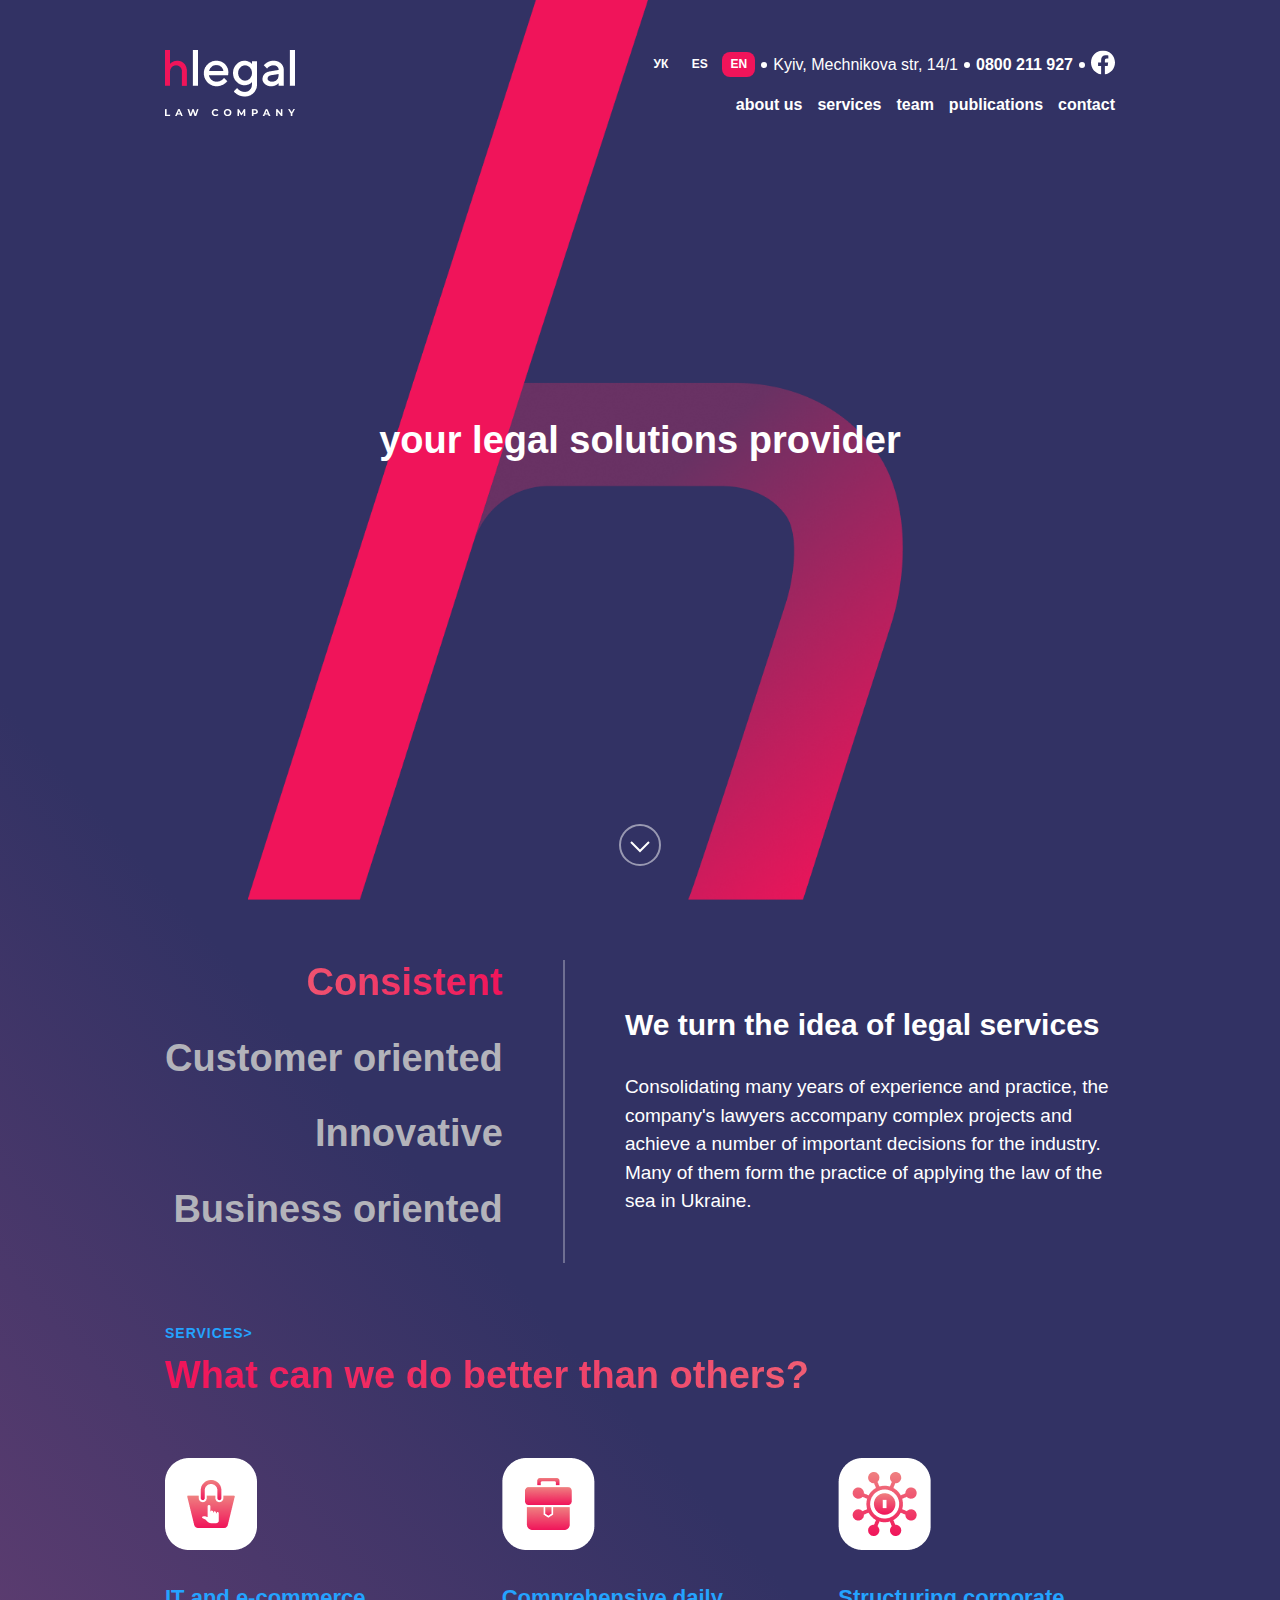
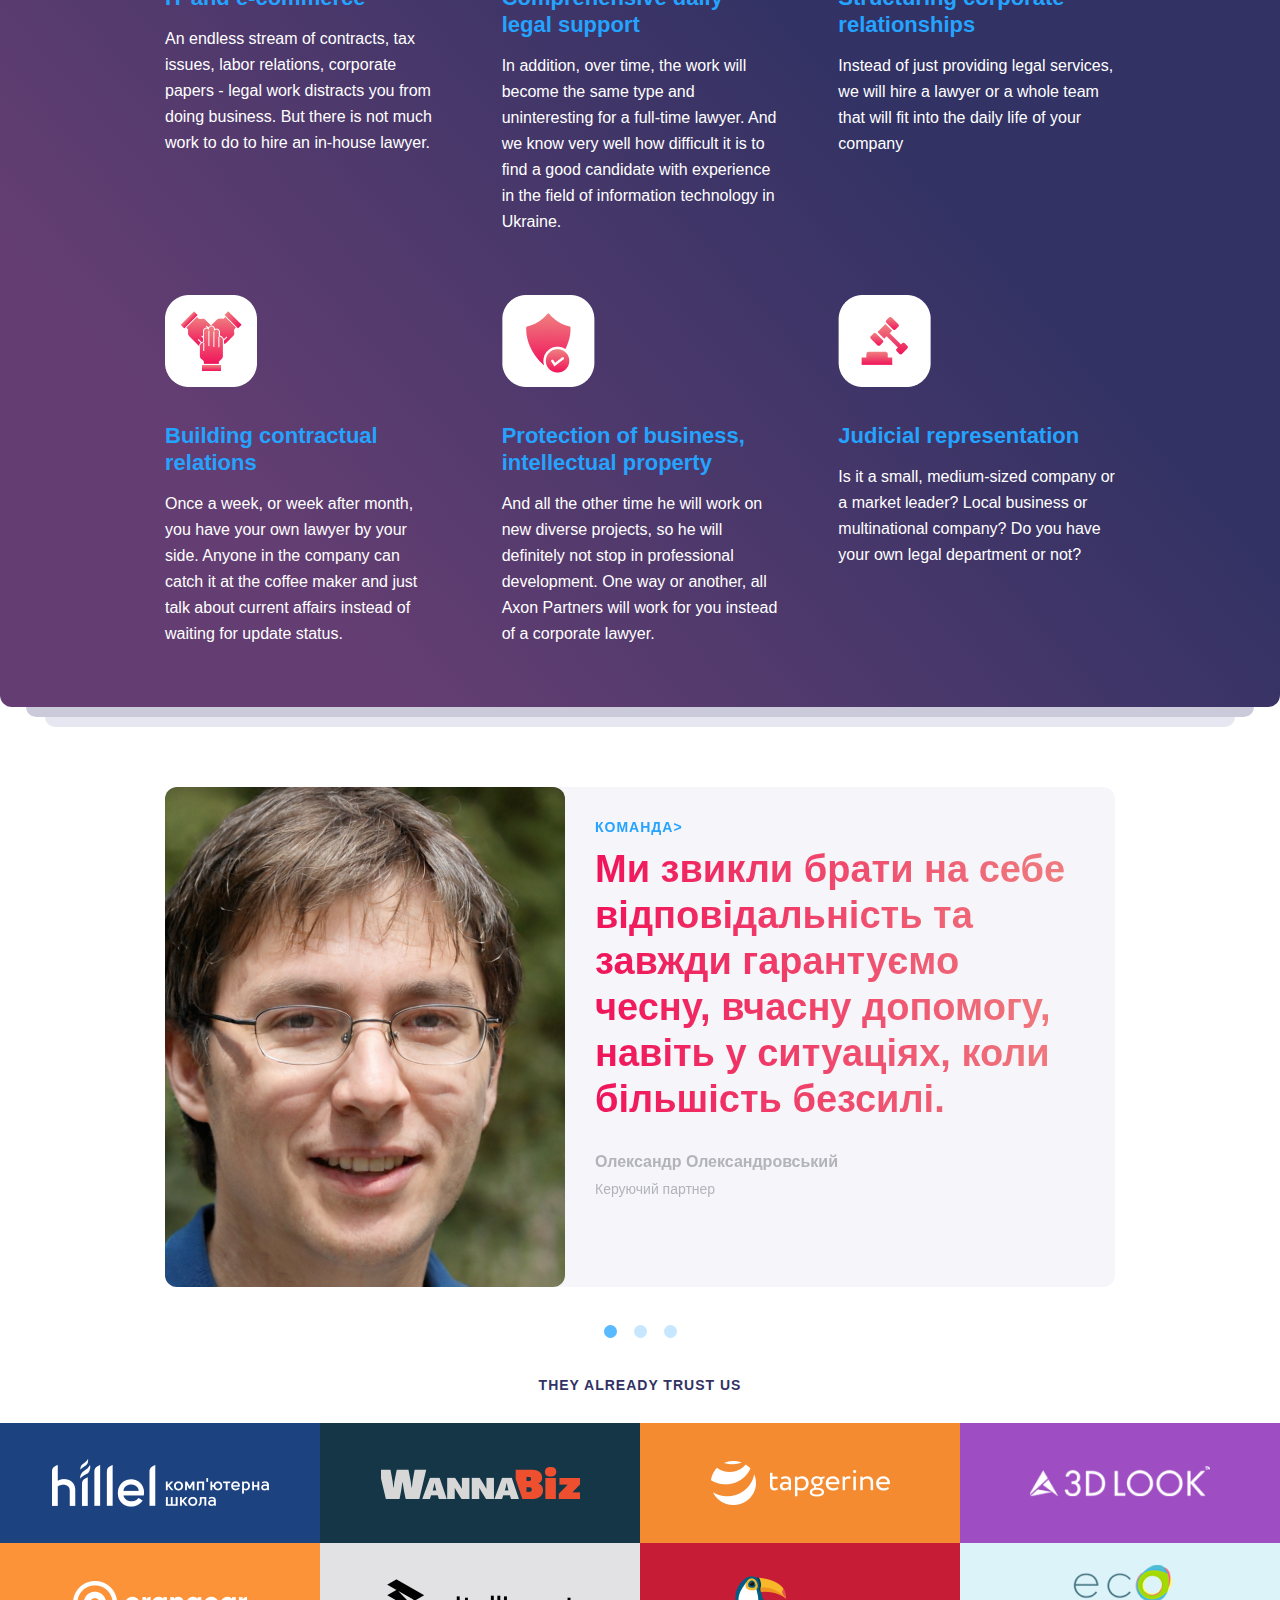
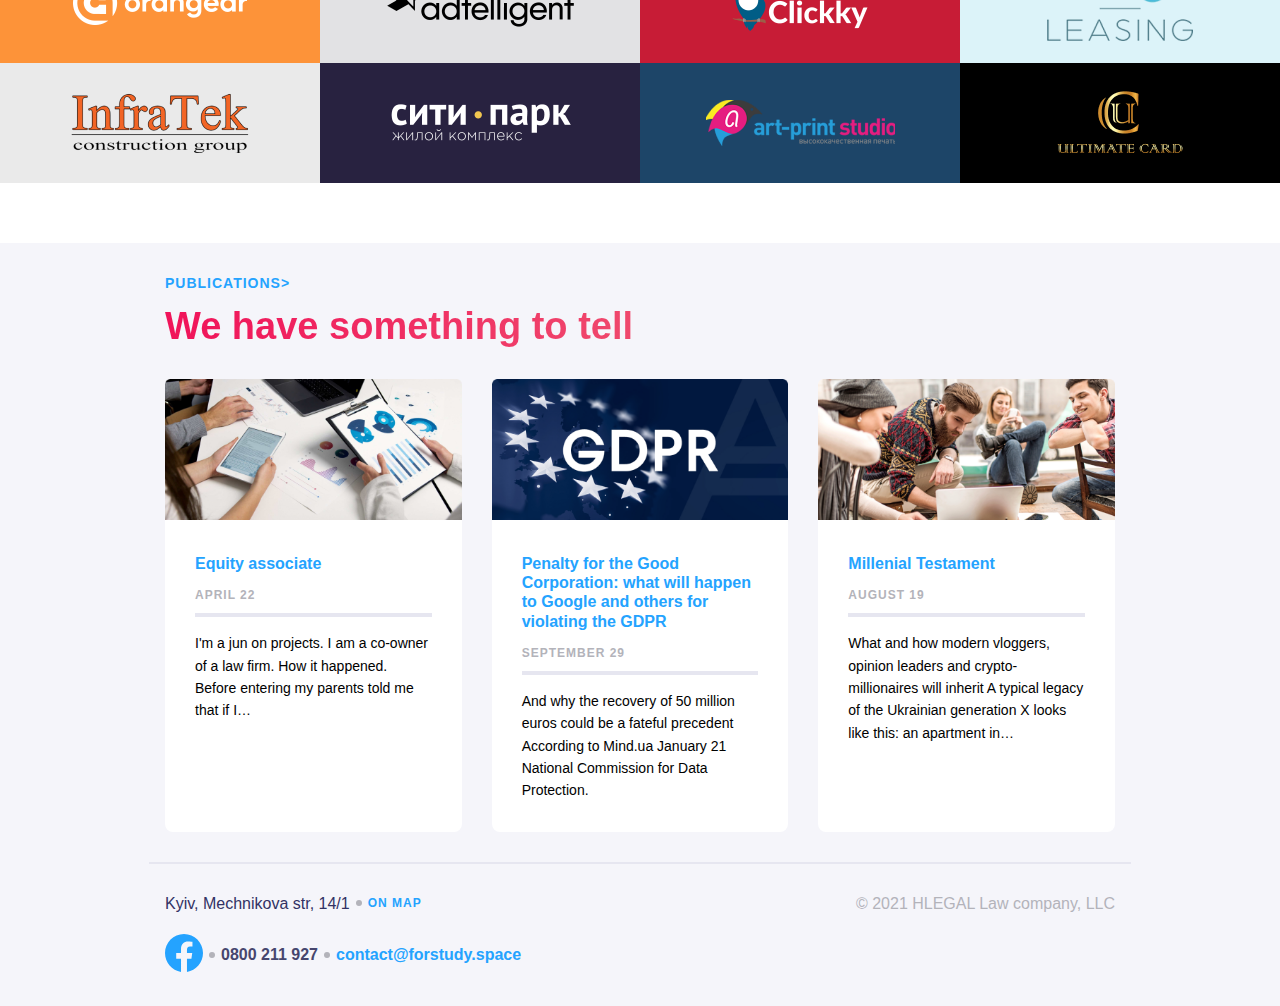
==== commit 0dafc412: "slider fix" ====
--- a/index.html
+++ b/index.html
@@ -26,72 +26,72 @@
 <body>
     <div class="gradient_wrapper">
 
-        <div class="header_fix">      
-        <header class="container header">
-            <div class="head_left">
-                <div class="head_logo">
-                    <img src="./images/logo_white.png" alt="logo">
-                    <!-- <img src="./images/slash.png" alt="slash">
-                <p class="page_name">contact</p> -->
-                </div>
-                <img src="./images/LAWCOMPANY_white.png" alt="lawcompany">
-            </div>
-            <div class="head_right">
-                <div class="contact_stroke">
-                    <div class="lang">
-                        <p>УК</p>
-                    </div>
-                    <div class="lang">
-                        <p>ES</p>
-                    </div>
-                    <div class="lang">
-                        <p class="active_lang">EN</p>
-                    </div>
-                    <div class="circle"></div>
-                    <p>Kyiv, Mechnikova str, 14/1</p>
-                    <div class="circle"></div>
-                    <a href="tel:0800211927" class="phone">0800 211 927</a>
-                    <div class="circle"></div>
-                    <p>
-                        <a href="#" class="facebook">
-                            <svg width="24" height="25" viewBox="0 0 24 25" fill="none"
-                                xmlns="http://www.w3.org/2000/svg">
-                                <g clip-path="url(#clip0_80116_2872)">
-                                    <path
-                                        d="M24 12.5733C24 5.90541 18.6274 0.5 12 0.5C5.37258 0.5 0 5.90541 0 12.5733C0 18.5995 4.38823 23.5943 10.125 24.5V16.0633H7.07813V12.5733H10.125V9.91343C10.125 6.88755 11.9165 5.21615 14.6576 5.21615C15.9705 5.21615 17.3438 5.45195 17.3438 5.45195V8.42313H15.8306C14.3399 8.42313 13.875 9.35379 13.875 10.3086V12.5733H17.2031L16.6711 16.0633H13.875V24.5C19.6118 23.5943 24 18.5995 24 12.5733Z"
-                                        fill="#B3B3BA" />
-                                </g>
-                                <defs>
-                                    <clipPath id="clip0_80116_2872">
-                                        <rect width="24" height="24" fill="white" transform="translate(0 0.5)" />
-                                    </clipPath>
-                                </defs>
-                            </svg>
-                        </a>
-                    </p>
-                </div>
-                <div class="head_left_hidden">
+        <div class="header_fix">
+            <header class="container header">
+                <div class="head_left">
                     <div class="head_logo">
                         <img src="./images/logo_white.png" alt="logo">
-                        <!-- <img src="./images/slash.png" alt="slash"> -->
-                        <!-- <h1 class="page_name">contact</h1> -->
+                        <!-- <img src="./images/slash.png" alt="slash">
+                <p class="page_name">contact</p> -->
                     </div>
                     <img src="./images/LAWCOMPANY_white.png" alt="lawcompany">
                 </div>
-                <nav class="nav">
-                    <ul class="nav_ul">
-                        <li>about us</li>
-                        <li>services</li>
-                        <li>team</li>
-                        <li>publications</li>
-                        <li>contact</li>
-                    </ul>
-                </nav>
-            </div>
-        </header>
-    </div>  
+                <div class="head_right">
+                    <div class="contact_stroke">
+                        <div class="lang">
+                            <p>УК</p>
+                        </div>
+                        <div class="lang">
+                            <p>ES</p>
+                        </div>
+                        <div class="lang">
+                            <p class="active_lang">EN</p>
+                        </div>
+                        <div class="circle"></div>
+                        <p>Kyiv, Mechnikova str, 14/1</p>
+                        <div class="circle"></div>
+                        <a href="tel:0800211927" class="phone">0800 211 927</a>
+                        <div class="circle"></div>
+                        <p>
+                            <a href="#" class="facebook">
+                                <svg width="24" height="25" viewBox="0 0 24 25" fill="none"
+                                    xmlns="http://www.w3.org/2000/svg">
+                                    <g clip-path="url(#clip0_80116_2872)">
+                                        <path
+                                            d="M24 12.5733C24 5.90541 18.6274 0.5 12 0.5C5.37258 0.5 0 5.90541 0 12.5733C0 18.5995 4.38823 23.5943 10.125 24.5V16.0633H7.07813V12.5733H10.125V9.91343C10.125 6.88755 11.9165 5.21615 14.6576 5.21615C15.9705 5.21615 17.3438 5.45195 17.3438 5.45195V8.42313H15.8306C14.3399 8.42313 13.875 9.35379 13.875 10.3086V12.5733H17.2031L16.6711 16.0633H13.875V24.5C19.6118 23.5943 24 18.5995 24 12.5733Z"
+                                            fill="#B3B3BA" />
+                                    </g>
+                                    <defs>
+                                        <clipPath id="clip0_80116_2872">
+                                            <rect width="24" height="24" fill="white" transform="translate(0 0.5)" />
+                                        </clipPath>
+                                    </defs>
+                                </svg>
+                            </a>
+                        </p>
+                    </div>
+                    <div class="head_left_hidden">
+                        <div class="head_logo">
+                            <img src="./images/logo_white.png" alt="logo">
+                            <!-- <img src="./images/slash.png" alt="slash"> -->
+                            <!-- <h1 class="page_name">contact</h1> -->
+                        </div>
+                        <img src="./images/LAWCOMPANY_white.png" alt="lawcompany">
+                    </div>
+                    <nav class="nav">
+                        <ul class="nav_ul">
+                            <li>about us</li>
+                            <li>services</li>
+                            <li>team</li>
+                            <li>publications</li>
+                            <li>contact</li>
+                        </ul>
+                    </nav>
+                </div>
+            </header>
+        </div>
         <section class="mobile_header">
-            <div class="halftransparent head_hidden">
+            <div class="halftransparent">
                 <div class="flex_head container">
                     <div class="contact_stroke">
                         <div class="lang">
@@ -124,7 +124,7 @@
                         <span></span>
                         <span></span>
                     </p>
-                    <nav class="nav_burger">
+                    <nav class="nav_burger container">
                         <ul>
                             <li><a href="#" class="nav_link_burger">about us</a></li>
                             <li><a href="#" class="nav_link_burger">services</a></li>
@@ -409,6 +409,7 @@
     <script src="./js/jquery-3.6.3.min.js"></script>
     <script src="./assets/slick-1.8.1/slick/slick.min.js"></script>
     <script src="./js/script.js"></script>
+
 </body>
 
 </html>--- a/style.css
+++ b/style.css
@@ -53,7 +53,7 @@
   color: #ffffff;
 }
 
-.header_fix{
+.header_fix {
   display: flex;
   justify-content: center;
 }
@@ -69,8 +69,7 @@
 
 .mobile_header {
   position: absolute;
-  top: 0;
-  color: #ffffff;
+  width: 100%;
   display: none;
 }
 
@@ -142,7 +141,7 @@
 }
 
 .nav_ul li:hover {
-  color: #24a3ff;;
+  color: #24a3ff;
   border-bottom: 2px solid #24a3ff;
   cursor: pointer;
 }
@@ -262,44 +261,44 @@
 
 /*-------------------------------------------Product cards section-----------------------------------*/
 
-.services_link{
-  font-weight: 700;
-font-size: 14px;
-letter-spacing: 1px;
-text-transform: uppercase;
-text-decoration: none;
-color: #24A3FF;
+.services_link {
+  font-weight: 700;
+  font-size: 14px;
+  letter-spacing: 1px;
+  text-transform: uppercase;
+  text-decoration: none;
+  color: #24a3ff;
 }
 
 .services_link:hover {
-  color: #F0145A;
+  color: #f0145a;
 }
 
 .cards_common_title {
   font-weight: 700;
-font-size: 38px;
-line-height: 46px;
-background: linear-gradient(90.13deg, #F0145A 0.84%, #EF8080 99.96%);
--webkit-background-clip: text;
--webkit-text-fill-color: transparent;
-background-clip: text;
-margin-top: 10px;
+  font-size: 38px;
+  line-height: 46px;
+  background: linear-gradient(90.13deg, #f0145a 0.84%, #ef8080 99.96%);
+  -webkit-background-clip: text;
+  -webkit-text-fill-color: transparent;
+  background-clip: text;
+  margin-top: 10px;
 }
 
 .product_card_title {
   font-weight: 700;
-font-size: 22px;
-line-height: 27px;
-color: #24A3FF;
-margin-bottom: 15px;
-align-self: stretch;
+  font-size: 22px;
+  line-height: 27px;
+  color: #24a3ff;
+  margin-bottom: 15px;
+  align-self: stretch;
 }
 
 .product_card_text {
   font-weight: 400;
-font-size: 16px;
-line-height: 26px;
-color: #FFFFFF;
+  font-size: 16px;
+  line-height: 26px;
+  color: #ffffff;
 }
 
 .cards_flex {
@@ -317,36 +316,35 @@
   width: 100%;
   max-width: 96vw;
   height: 10px;
-  background: #CACADB;
-border-radius: 0px 0px 12px 12px;
-margin-right: auto;
-margin-left: auto;
+  background: #cacadb;
+  border-radius: 0px 0px 12px 12px;
+  margin-right: auto;
+  margin-left: auto;
 }
 
 .gray_underlevel2 {
   width: 100%;
   max-width: 93vw;
   height: 10px;
-  background: #E7E7F2;
-border-radius: 0px 0px 12px 12px;
-margin-right: auto;
-margin-left: auto;
-}
-
+  background: #e7e7f2;
+  border-radius: 0px 0px 12px 12px;
+  margin-right: auto;
+  margin-left: auto;
+}
 
 /*------------------------------------------Slider--------------------------------------*/
 
-.slider_flex{
+.slider_flex {
   display: flex !important;
   justify-content: center;
   margin-top: 60px;
   margin-bottom: 30px;
-  background: #F5F5FA;
+  background: #f5f5fa;
   border-radius: 12px;
   height: fit-content;
 }
 
-.slider_image{
+.slider_image {
   width: 100%;
   max-width: 400px;
   height: 350px;
@@ -354,23 +352,23 @@
   border-radius: 12px;
 }
 
-.slider_right{
+.slider_right {
   padding: 30px;
 }
 
 .team_name {
   font-weight: 700;
-font-size: 16px;
-line-height: 20px;
-color: #B3B3BA;
-margin-top: 30px;
-margin-bottom: 6px;
-}
-
-.team_position{
+  font-size: 16px;
+  line-height: 20px;
+  color: #b3b3ba;
+  margin-top: 30px;
+  margin-bottom: 6px;
+}
+
+.team_position {
   font-size: 14px;
-line-height: 22px;
-color: #B3B3BA;
+  line-height: 22px;
+  color: #b3b3ba;
 }
 
 .slick-dots li button:before {
@@ -378,106 +376,108 @@
   line-height: 20px;
   width: 20px;
   height: 20px;
-  opacity: .25;
-  color: #24A3FF;
-}
-  
+  opacity: 0.25;
+  color: #24a3ff;
+}
+
 .slick-dots li.slick-active button:before {
-  opacity: .75;
-  color:  #24A3FF;
+  opacity: 0.75;
+  color: #24a3ff;
+}
+
+.slick-dots {
+  left: 0;
 }
 
 /*----------------------------------------------Brand cards----------------------------------------*/
 
-.brands_section{
+.brands_section {
   max-width: 1720px;
   /* width: 100%; */
   margin-right: auto;
   margin-left: auto;
 }
 
-
-.brand_title{
-  font-weight: 700;
-font-size: 14px;
-letter-spacing: 1px;
-text-transform: uppercase;
-color: #323264;
-text-align: center;
-margin-top: 60px;
-margin-bottom: 30px;
-}
-
-.brand_cards{
+.brand_title {
+  font-weight: 700;
+  font-size: 14px;
+  letter-spacing: 1px;
+  text-transform: uppercase;
+  color: #323264;
+  text-align: center;
+  margin-top: 60px;
+  margin-bottom: 30px;
+}
+
+.brand_cards {
   display: grid;
   grid-template-columns: repeat(4, 1fr);
   margin-bottom: 60px;
 }
 
-.brand_card{
+.brand_card {
   height: 120px;
   display: flex;
   justify-content: center;
   align-items: center;
 }
 
-.card_1{
-  background: #1C4280;
-}
-
-.card_2{
+.card_1 {
+  background: #1c4280;
+}
+
+.card_2 {
   background: #143646;
 }
 
-.card_3{
-  background: linear-gradient(0deg, #F48B30, #F48B30), #F48B30;
-
-}
-
-.card_4{
-  background: #9E4DC3;
-}
-
-.card_5{
-  background: #FD9339;
-}
-
-.card_6{
-  background: #E2E2E4;
-}
-
-.card_7{
-  background: #C71C36;
-}
-
-.card_8{
-  background: #DCF3F9;
-}
-
-.card_9{
-  background: #EAEAEA;
-}
-
-.card_10{
+.card_3 {
+  background: linear-gradient(0deg, #f48b30, #f48b30), #f48b30;
+}
+
+.card_4 {
+  background: #9e4dc3;
+}
+
+.card_5 {
+  background: #fd9339;
+}
+
+.card_6 {
+  background: #e2e2e4;
+}
+
+.card_7 {
+  background: #c71c36;
+}
+
+.card_8 {
+  background: #dcf3f9;
+}
+
+.card_9 {
+  background: #eaeaea;
+}
+
+.card_10 {
   background: #282240;
 }
 
-.card_11{
-  background: #1D4568;
-}
-
-.card_12{
+.card_11 {
+  background: #1d4568;
+}
+
+.card_12 {
   background: #000000;
 }
 
 /*--------------------------------------------Publications section--------------------------------*/
 
-.gray_background{
-  background: #F5F5FA;
+.gray_background {
+  background: #f5f5fa;
   padding-top: 30px;
 }
 
-.publications_grid{
+.publications_grid {
   display: grid;
   grid-template-columns: repeat(3, 1fr);
   gap: 30px;
@@ -485,56 +485,55 @@
   margin-bottom: 30px;
 }
 
-.publication_card{
+.publication_card {
   background-color: white;
   border-radius: 8px;
 }
 
-.publ_bottom{
+.publ_bottom {
   padding: 30px;
 }
 
-.publication_image{
+.publication_image {
   width: 100%;
   object-fit: cover;
 }
 
-.publ_title{
-  font-weight: 700;
-font-size: 16px;
-color: #24A3FF;
-}
-
-.publ_date{
-  font-weight: 700;
-font-size: 12px;
-line-height: 15px;
-letter-spacing: 1px;
-text-transform: uppercase;
-color: #B3B3BA;
-margin-top: 15px;
-}
-
-.publ_line{
+.publ_title {
+  font-weight: 700;
+  font-size: 16px;
+  color: #24a3ff;
+}
+
+.publ_date {
+  font-weight: 700;
+  font-size: 12px;
+  line-height: 15px;
+  letter-spacing: 1px;
+  text-transform: uppercase;
+  color: #b3b3ba;
+  margin-top: 15px;
+}
+
+.publ_line {
   width: 100%;
   height: 4px;
-  background: #E6E6F0;
+  background: #e6e6f0;
   margin-right: auto;
   margin-left: auto;
   margin-top: 10px;
 }
 
-.publ_text{
+.publ_text {
   font-size: 14px;
   line-height: 1.6;
-color: #000000;
-margin-top: 15px;
-}
-
-.gray_bottom_border{
-  border-bottom: 2px solid #E6E6F0;
-}
-
+  color: #000000;
+  margin-top: 15px;
+}
+
+.gray_bottom_border {
+  border-bottom: 2px solid #e6e6f0;
+}
 
 /*---------------------------------------------------footer---------------------------------------*/
 
@@ -545,12 +544,12 @@
   padding-bottom: 30px;
 }
 
-.footer_gray{
-  background: #B3B3BA;
-}
-
-.gray_font{
-  color: #B3B3BA;
+.footer_gray {
+  background: #b3b3ba;
+}
+
+.gray_font {
+  color: #b3b3ba;
 }
 
 .gray {
@@ -627,7 +626,7 @@
   display: inline-block;
   width: 20px;
   height: 3px;
-  background-color: #FFFFFF;
+  background-color: #ffffff;
   position: absolute;
   left: 5px;
   transition: all 0.3s linear;
--- a/media.css
+++ b/media.css
@@ -1,4 +1,3 @@
-
 /* @media (max-width: 2000px) {
   .brands_section{
     max-width: calc(1320px + 2rem);
@@ -14,10 +13,9 @@
     padding-right: 1rem;
   }
 
-.slider_image{
-  height: 500px;
-}
-
+  .slider_image {
+    height: 500px;
+  }
 }
 
 @media (max-width: 1060px) {
@@ -31,7 +29,7 @@
     display: block;
     position: absolute;
     top: 0;
-    color: #FFFFFF;
+    color: #ffffff;
   }
 
   .head_left {
@@ -52,34 +50,33 @@
     grid-template-columns: repeat(2, 1fr);
   }
 
-  .slider_flex{
+  .slider_flex {
     flex-direction: column;
   }
 
-  .slider_image{
+  .slider_image {
     max-width: 730px;
   }
 
-  .brand_cards{
+  .brand_cards {
     grid-template-columns: repeat(3, 1fr);
   }
 
-  .publications_grid{
+  .publications_grid {
     display: grid;
     grid-template-columns: 1fr 1fr;
   }
 
-  .card3{
+  .card3 {
     grid-column-start: 1;
     grid-column-end: 3;
   }
 
-  .publication_image{
+  .publication_image {
     max-width: 730px;
     width: 100%;
     object-fit: cover;
   }
-
 
   .footer_flex {
     flex-direction: column;
@@ -87,11 +84,11 @@
     gap: 30px;
   }
 
-   .first_section{
+  .first_section {
     background-size: cover;
   }
 
-  .nav-pills{
+  .nav-pills {
     flex-direction: row;
     overflow-x: auto;
   }
@@ -105,7 +102,7 @@
     scrollbar-width: none;
   }
 
-  .tabs_flex{
+  .tabs_flex {
     flex-direction: column;
   }
 
@@ -115,22 +112,18 @@
     height: 4px;
   }
 
-  .nav-link{
+  .nav-link {
     text-align: left;
   }
-
 }
 
 @media (max-width: 850px) {
-
   .container {
     max-width: calc(550px + 2rem);
     padding-left: 1rem;
     padding-right: 1rem;
   }
-
-}
-
+}
 
 @media (max-width: 660px) {
   .container {
@@ -153,7 +146,6 @@
     width: 70px;
     height: 28px;
   }
-
 
   .lawcompany {
     width: 75px;
@@ -166,19 +158,19 @@
     justify-content: space-between;
     padding-top: 10px;
     padding-bottom: 10px;
-    width: 100vw;
+    width: 100%;
   }
 
   .mobile_header {
     display: block;
     position: absolute;
     top: 0;
-    color: #FFFFFF;
-  }
-
-  .check{
-    background-color: #FFFFFF;
-    color: #FFFFFF;
+    color: #ffffff;
+  }
+
+  .check {
+    background-color: #ffffff;
+    color: #ffffff;
   }
 
   .footer_stroke {
@@ -195,7 +187,7 @@
     visibility: hidden;
   }
 
-  .first_section{
+  .first_section {
     min-height: initial;
     aspect-ratio: 375/600;
   }
@@ -204,15 +196,15 @@
     grid-template-columns: repeat(1, 1fr);
   }
 
-  .publications_grid{
-    display: block;
-  }
-
-  .publication_card{
+  .publications_grid {
+    display: block;
+  }
+
+  .publication_card {
     margin-bottom: 30px;
   }
 
-  .brand_cards{
+  .brand_cards {
     grid-template-columns: repeat(1, 1fr);
     height: 720px;
     overflow-y: auto;
@@ -227,16 +219,14 @@
     scrollbar-width: none;
   }
 
-  .homepage_h1{
+  .homepage_h1 {
     max-width: 300px;
     text-align: center;
   }
-
 }
 
 @media (max-width: 550px) {
-  
-  .homepage_h1{
+  .homepage_h1 {
     position: relative;
     top: 150px;
   }
